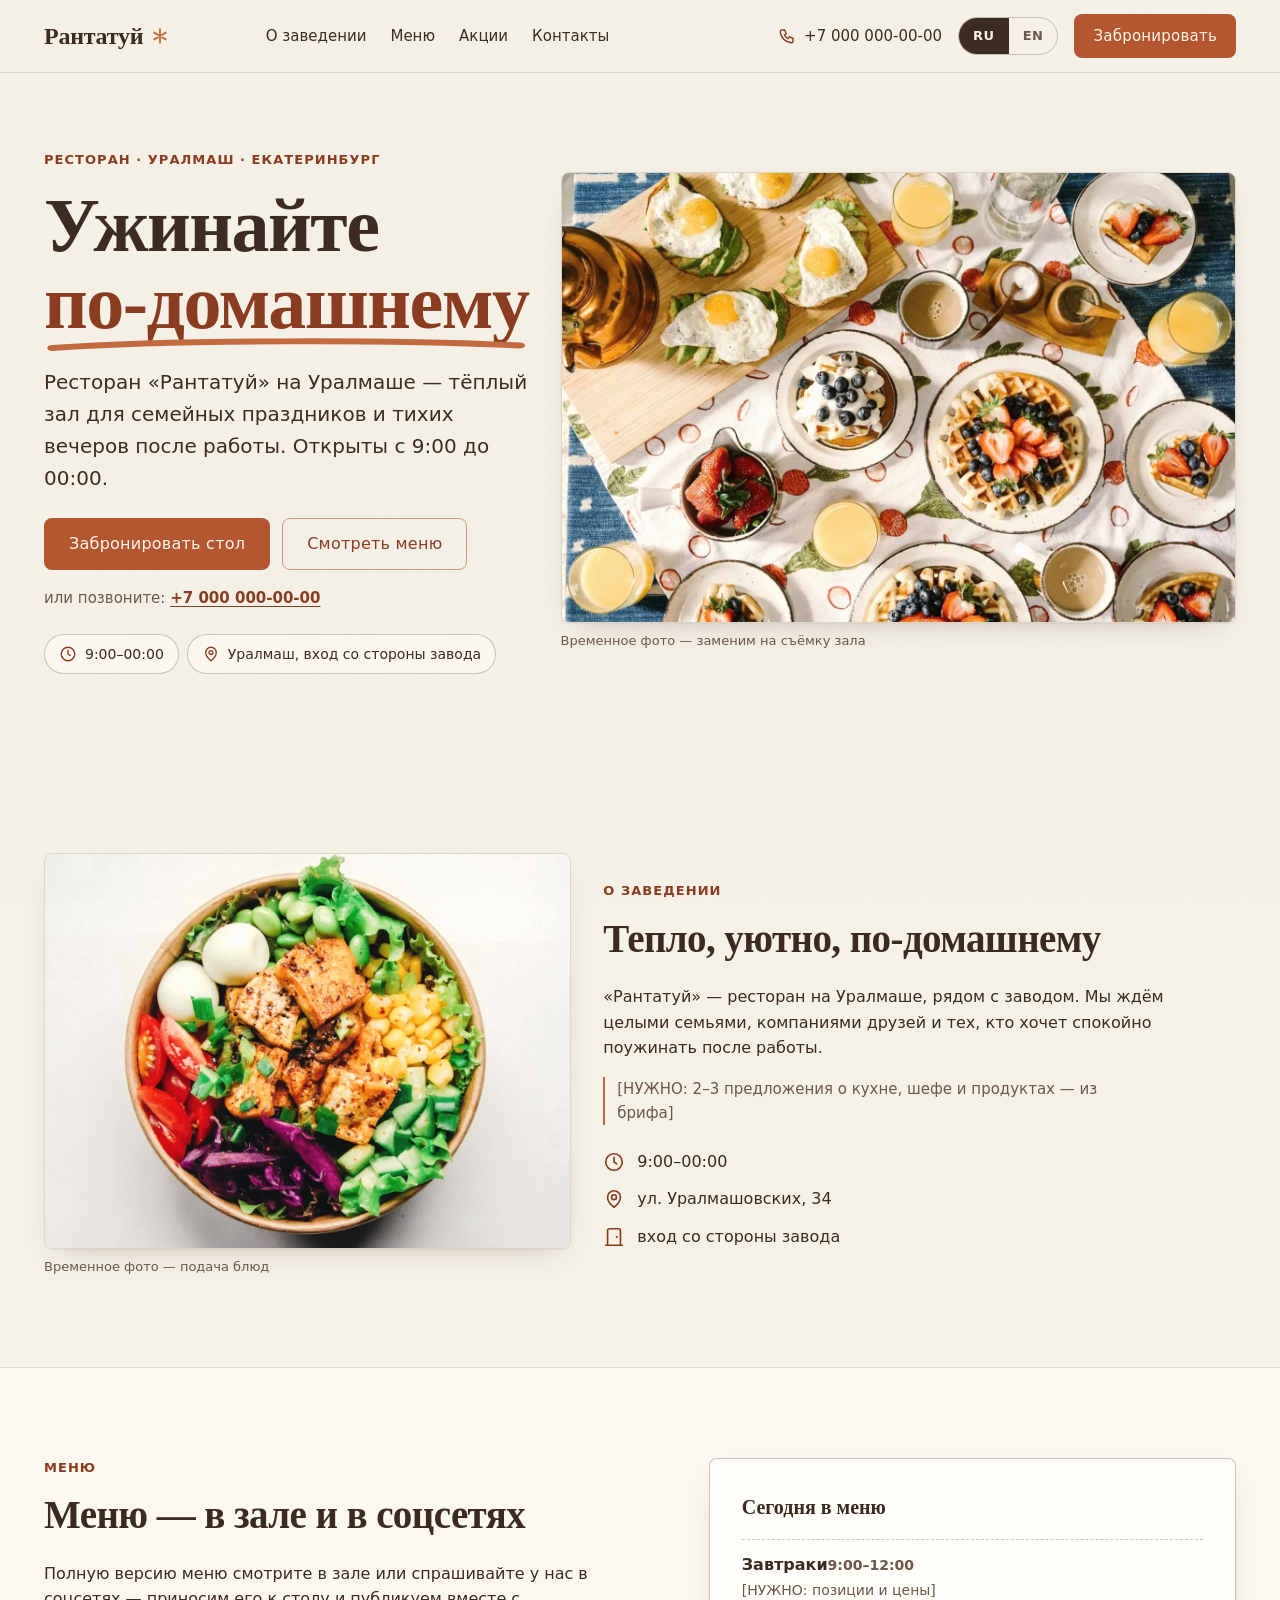
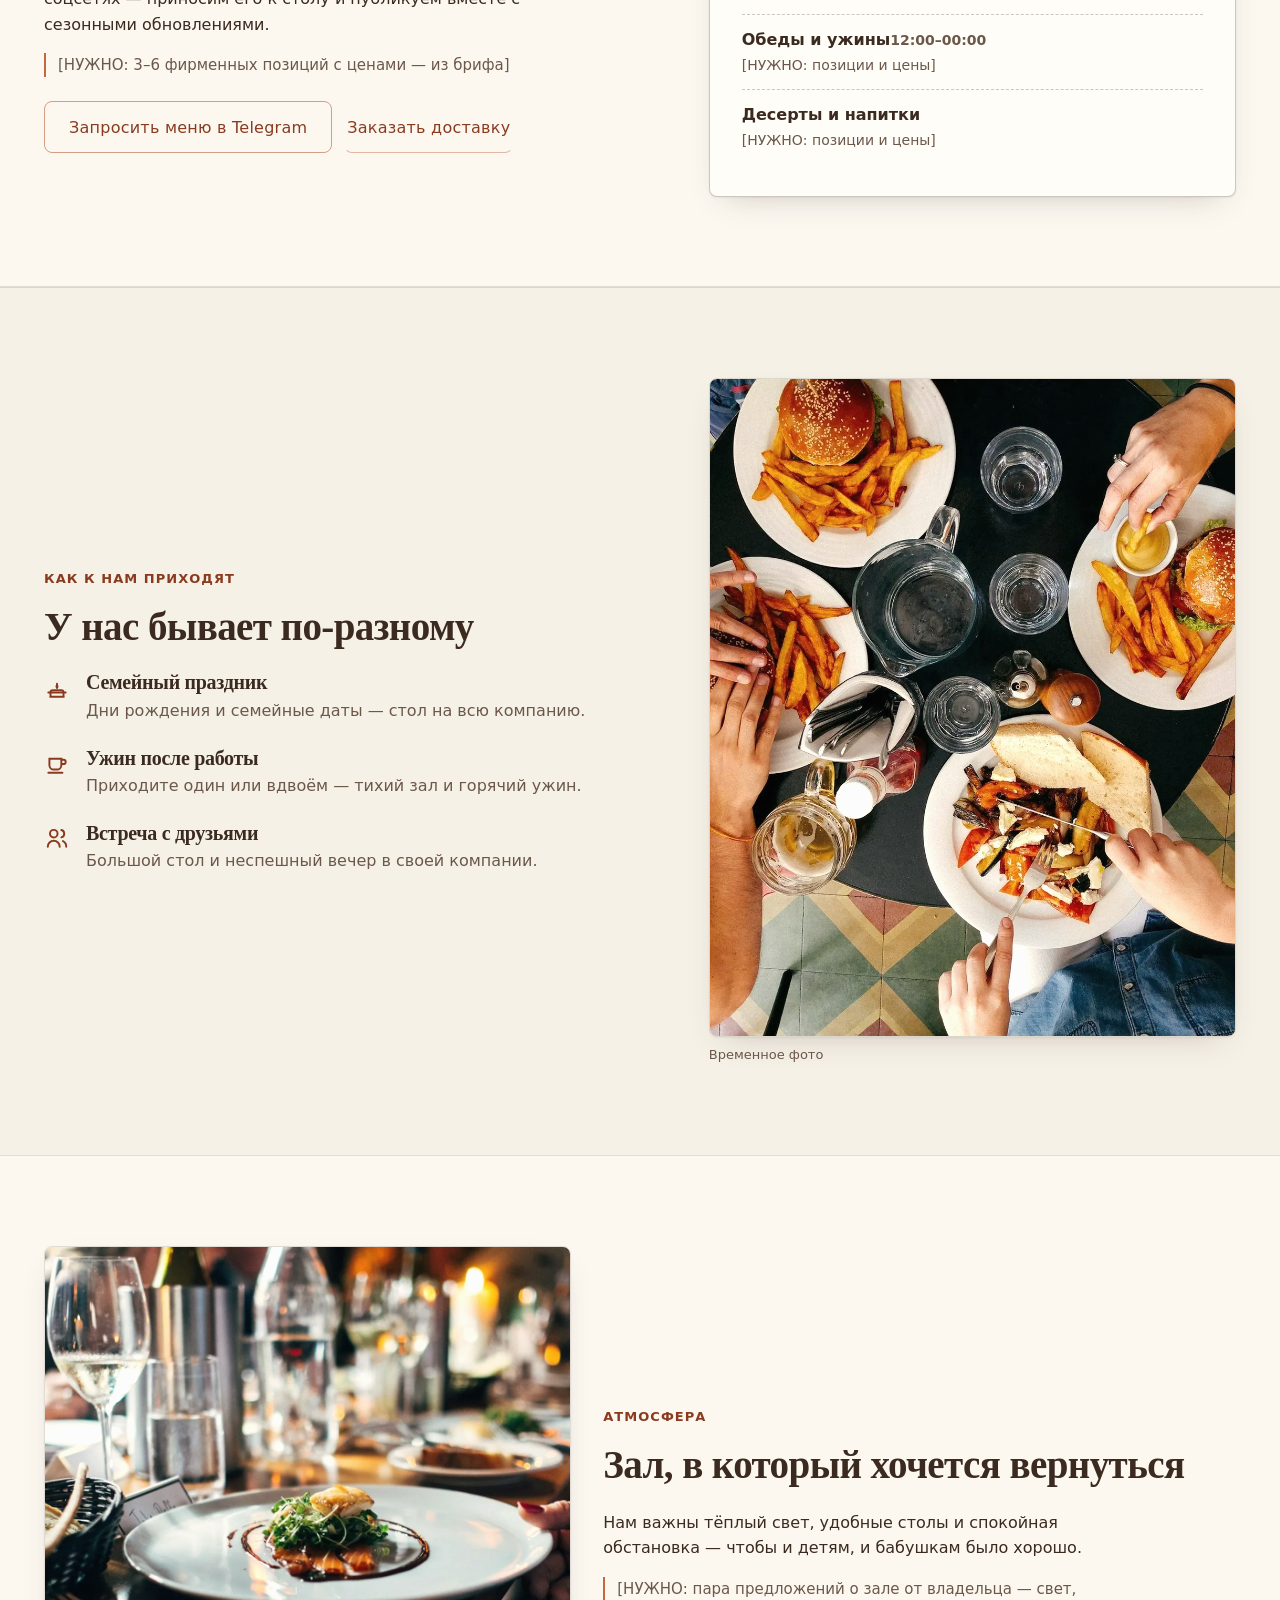
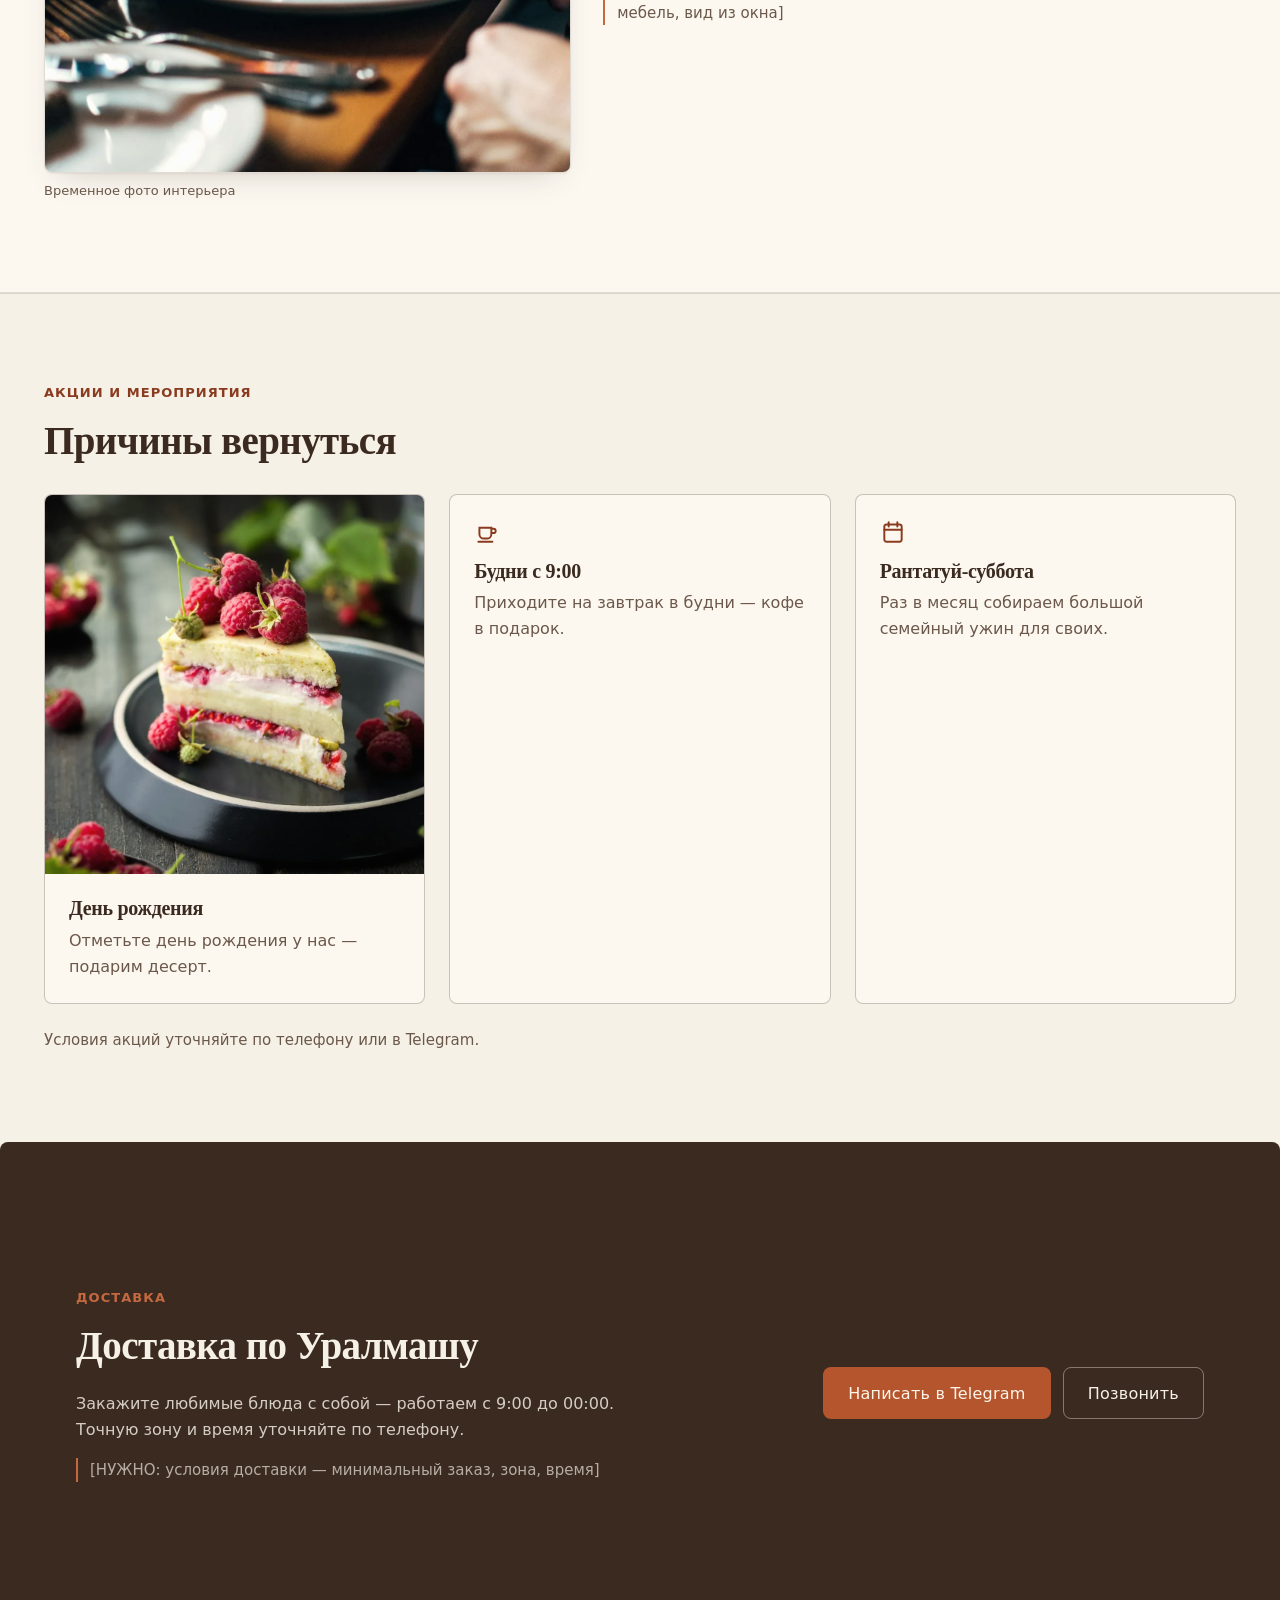
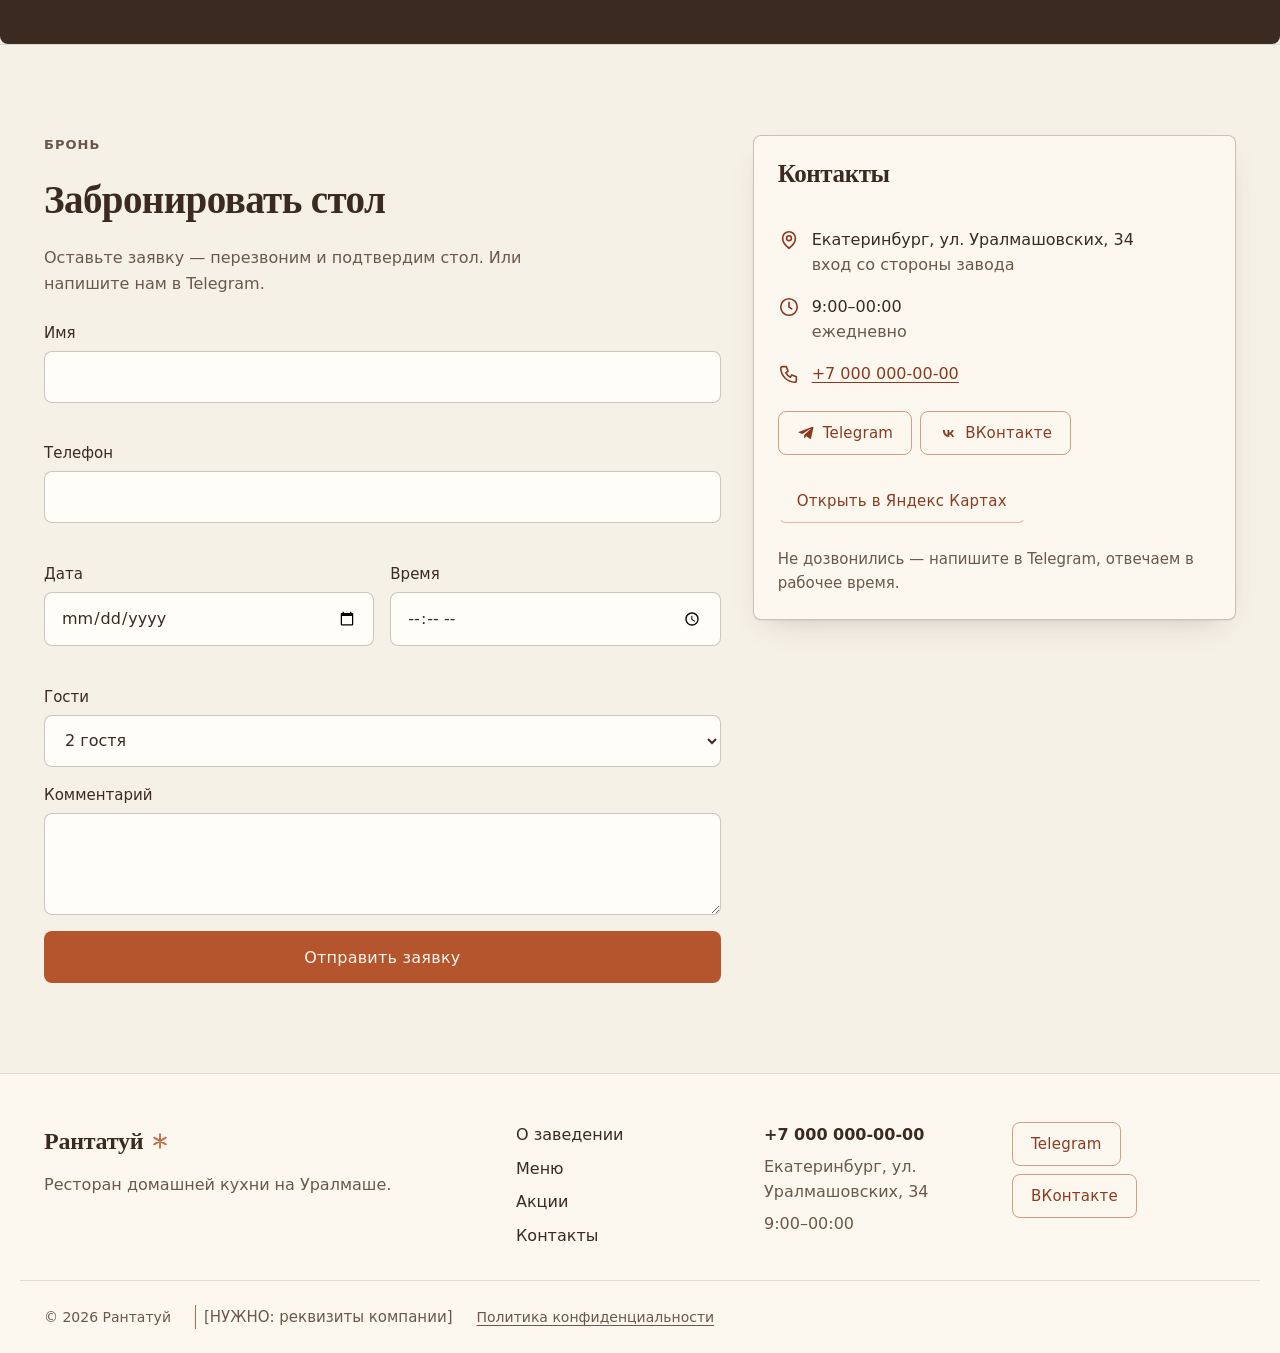
==== index.html @ 9e26fbaa "Рантатуй: сайт ресторана (RU/EN, адаптив, без зависимостей) - аршетип «тёплая тактильность»: молоко/" ====
<!DOCTYPE html>
<html lang="ru">
<head>
  <meta charset="UTF-8">
  <meta name="viewport" content="width=device-width, initial-scale=1">
  <title>Рантатуй — ресторан на Уралмаше, Екатеринбург</title>
  <meta name="description" content="Ресторан «Рантатуй» на Уралмаше: домашняя кухня, тёплый зал, семейные праздники и ужины после работы. Открыты с 9:00 до 00:00. Бронь и доставка.">
  <meta property="og:type" content="website">
  <meta property="og:locale" content="ru_RU">
  <meta property="og:title" content="Рантатуй — ресторан на Уралмаше">
  <meta property="og:description" content="Домашняя кухня, тёплый зал, семейные праздники. Екатеринбург, Уралмаш, ул. Уралмашовских, 34. С 9:00 до 00:00.">
  <meta property="og:image" content="assets/img/hero.jpg">
  <link rel="icon" href="data:image/svg+xml,%3Csvg xmlns='http://www.w3.org/2000/svg' viewBox='0 0 24 24'%3E%3Cpath d='M12 3v18M4.2 7.5l15.6 9M19.8 7.5l-15.6 9' stroke='%23B4552E' stroke-width='2.4' stroke-linecap='round'/%3E%3C/svg%3E">
  <link rel="preload" as="image" type="image/webp" href="assets/img/hero.webp" fetchpriority="high">
  <link rel="stylesheet" href="assets/fonts/fonts.css">
  <link rel="stylesheet" href="css/styles.css">
</head>
<body>
  <a class="skip" href="#main" data-i18n="skip">Перейти к содержимому</a>
  <div class="grain" aria-hidden="true"></div>

  <header class="header" id="top">
    <div class="container header__in">
      <a class="logo" href="#top" aria-label="Рантатуй — на главную">
        <span class="logo__word">Рантатуй</span>
        <svg class="logo__mark" viewBox="0 0 24 24" aria-hidden="true"><path d="M12 3v18M4.2 7.5l15.6 9M19.8 7.5l-15.6 9" fill="none" stroke="currentColor" stroke-width="2.4" stroke-linecap="round"/></svg>
      </a>

      <nav class="nav" aria-label="Основная навигация">
        <a href="#about" data-i18n="nav.about">О заведении</a>
        <a href="#menu" data-i18n="nav.menu">Меню</a>
        <a href="#promos" data-i18n="nav.promos">Акции</a>
        <a href="#contacts" data-i18n="nav.contacts">Контакты</a>
      </nav>

      <div class="header__right">
        <a class="phone" href="tel:+70000000000">
          <svg viewBox="0 0 24 24" aria-hidden="true"><path d="M5 4h4l2 5-2.5 1.5a11 11 0 0 0 5 5L15 13l5 2v4a2 2 0 0 1-2 2A16 16 0 0 1 3 6a2 2 0 0 1 2-2z" fill="none" stroke="currentColor" stroke-width="1.8" stroke-linejoin="round"/></svg>
          <span>+7 000 000-00-00</span>
        </a>
        <div class="lang" role="group" aria-label="Язык / Language">
          <button type="button" class="lang__btn is-active" data-lang="ru">RU</button>
          <button type="button" class="lang__btn" data-lang="en">EN</button>
        </div>
        <a class="btn btn--primary btn--sm header__cta" href="#booking" data-i18n="cta.book">Забронировать</a>
        <input type="checkbox" id="mnav" class="mnav-input">
        <label for="mnav" class="burger" aria-label="Открыть меню"><span></span><span></span><span></span></label>
      </div>
    </div>
    <nav class="mnav" aria-label="Мобильная навигация">
      <a href="#about" data-i18n="nav.about">О заведении</a>
      <a href="#menu" data-i18n="nav.menu">Меню</a>
      <a href="#promos" data-i18n="nav.promos">Акции</a>
      <a href="#contacts" data-i18n="nav.contacts">Контакты</a>
      <a class="mnav__phone" href="tel:+70000000000">+7 000 000-00-00</a>
    </nav>
  </header>

  <main id="main">
    <!-- ============ HERO ============ -->
    <section class="hero">
      <div class="container hero__grid">
        <div class="hero__text">
          <p class="overline" data-i18n="hero.overline">Ресторан · Уралмаш · Екатеринбург</p>
          <h1 class="hero__title">
            <span data-i18n="hero.title">Ужинайте</span>
            <span class="u-scribble"><span data-i18n="hero.title2">по-домашнему</span>
              <svg class="scribble" viewBox="0 0 220 14" aria-hidden="true" preserveAspectRatio="none"><path d="M4 10C60 3 160 3 216 8" fill="none" stroke="currentColor" stroke-width="5" stroke-linecap="round"/></svg>
            </span>
          </h1>
          <p class="hero__lead" data-i18n="hero.lead">Ресторан «Рантатуй» на Уралмаше — тёплый зал для семейных праздников и тихих вечеров после работы. Открыты с 9:00 до 00:00.</p>
          <div class="hero__actions">
            <a class="btn btn--primary" href="#booking" data-i18n="hero.cta_book">Забронировать стол</a>
            <a class="btn btn--outline" href="#menu" data-i18n="hero.cta_menu">Смотреть меню</a>
          </div>
          <p class="hero__micro"><span data-i18n="hero.micro">или позвоните:</span> <a href="tel:+70000000000">+7 000 000-00-00</a></p>
          <ul class="chips">
            <li class="chip">
              <svg viewBox="0 0 24 24" aria-hidden="true"><circle cx="12" cy="12" r="9" fill="none" stroke="currentColor" stroke-width="1.8"/><path d="M12 7v5l3 2" fill="none" stroke="currentColor" stroke-width="1.8" stroke-linecap="round"/></svg>
              <span data-i18n="hero.chip_hours">9:00–00:00</span>
            </li>
            <li class="chip">
              <svg viewBox="0 0 24 24" aria-hidden="true"><path d="M12 21s-7-5.5-7-11a7 7 0 1 1 14 0c0 5.5-7 11-7 11z" fill="none" stroke="currentColor" stroke-width="1.8"/><circle cx="12" cy="10" r="2.6" fill="none" stroke="currentColor" stroke-width="1.8"/></svg>
              <span data-i18n="hero.chip_addr">Уралмаш, вход со стороны завода</span>
            </li>
          </ul>
        </div>
        <figure class="hero__media photo">
          <picture>
            <source srcset="assets/img/hero.webp" type="image/webp">
            <img src="assets/img/hero.jpg" width="1440" height="960" fetchpriority="high" decoding="async"
                 alt="В ресторане «Рантатуй» столы накрыты к ужину" data-i18n-alt="hero.alt">
          </picture>
          <figcaption class="caption" data-i18n="hero.caption">Временное фото — заменим на съёмку зала</figcaption>
        </figure>
      </div>
    </section>

    <!-- ============ О ЗАВЕДЕНИИ ============ -->
    <section class="section about" id="about">
      <div class="container about__grid">
        <figure class="about__media photo">
          <picture>
            <source srcset="assets/img/about.webp" type="image/webp">
            <img src="assets/img/about.jpg" width="1200" height="900" loading="lazy" decoding="async"
                 alt="Блюдо домашней кухни крупным планом" data-i18n-alt="about.alt">
          </picture>
          <figcaption class="caption" data-i18n="about.caption">Временное фото — подача блюд</figcaption>
        </figure>
        <div class="about__text">
          <p class="overline" data-i18n="about.overline">О заведении</p>
          <h2 class="h2" data-i18n="about.title">Тепло, уютно, по-домашнему</h2>
          <p data-i18n="about.p1">«Рантатуй» — ресторан на Уралмаше, рядом с заводом. Мы ждём целыми семьями, компаниями друзей и тех, кто хочет спокойно поужинать после работы.</p>
          <p class="need" data-i18n="about.need">[НУЖНО: 2–3 предложения о кухне, шефе и продуктах — из брифа]</p>
          <ul class="facts">
            <li>
              <svg viewBox="0 0 24 24" aria-hidden="true"><circle cx="12" cy="12" r="9" fill="none" stroke="currentColor" stroke-width="1.8"/><path d="M12 7v5l3 2" fill="none" stroke="currentColor" stroke-width="1.8" stroke-linecap="round"/></svg>
              <span data-i18n="about.fact1">9:00–00:00</span>
            </li>
            <li>
              <svg viewBox="0 0 24 24" aria-hidden="true"><path d="M12 21s-7-5.5-7-11a7 7 0 1 1 14 0c0 5.5-7 11-7 11z" fill="none" stroke="currentColor" stroke-width="1.8"/><circle cx="12" cy="10" r="2.6" fill="none" stroke="currentColor" stroke-width="1.8"/></svg>
              <span data-i18n="about.fact2">ул. Уралмашовских, 34</span>
            </li>
            <li>
              <svg viewBox="0 0 24 24" aria-hidden="true"><path d="M5 21V5a2 2 0 0 1 2-2h10a2 2 0 0 1 2 2v16" fill="none" stroke="currentColor" stroke-width="1.8"/><path d="M3 21h18" stroke="currentColor" stroke-width="1.8" stroke-linecap="round"/><circle cx="15" cy="12" r="1.2" fill="currentColor"/></svg>
              <span data-i18n="about.fact3">вход со стороны завода</span>
            </li>
          </ul>
        </div>
      </div>
    </section>

    <!-- ============ МЕНЮ ============ -->
    <section class="section menu" id="menu">
      <div class="container menu__grid">
        <div class="menu__text">
          <p class="overline" data-i18n="menu.overline">Меню</p>
          <h2 class="h2" data-i18n="menu.title">Меню — в зале и в соцсетях</h2>
          <p data-i18n="menu.p">Полную версию меню смотрите в зале или спрашивайте у нас в соцсетях — приносим его к столу и публикуем вместе с сезонными обновлениями.</p>
          <p class="need" data-i18n="menu.need">[НУЖНО: 3–6 фирменных позиций с ценами — из брифа]</p>
          <div class="hero__actions">
            <a class="btn btn--outline" href="https://t.me/telegram" target="_blank" rel="noopener" data-i18n="menu.cta_tg">Запросить меню в Telegram</a>
            <a class="btn btn--ghost" href="#delivery" data-i18n="menu.cta_delivery">Заказать доставку</a>
          </div>
        </div>
        <div class="board">
          <p class="board__title" data-i18n="menu.board_title">Сегодня в меню</p>
          <div class="board__row">
            <p class="board__cat"><span data-i18n="menu.row1c">Завтраки</span><span class="board__time" data-i18n="menu.row1t">9:00–12:00</span></p>
            <p class="board__dots" aria-hidden="true"></p>
            <p class="board__need" data-i18n="menu.row1n">[НУЖНО: позиции и цены]</p>
          </div>
          <div class="board__row">
            <p class="board__cat"><span data-i18n="menu.row2c">Обеды и ужины</span><span class="board__time" data-i18n="menu.row2t">12:00–00:00</span></p>
            <p class="board__dots" aria-hidden="true"></p>
            <p class="board__need" data-i18n="menu.row2n">[НУЖНО: позиции и цены]</p>
          </div>
          <div class="board__row">
            <p class="board__cat"><span data-i18n="menu.row3c">Десерты и напитки</span><span class="board__time"></span></p>
            <p class="board__dots" aria-hidden="true"></p>
            <p class="board__need" data-i18n="menu.row3n">[НУЖНО: позиции и цены]</p>
          </div>
        </div>
      </div>
    </section>

    <!-- ============ СЦЕНАРИИ ============ -->
    <section class="section scen" id="scenarios">
      <div class="container scen__grid">
        <div class="scen__text">
          <p class="overline" data-i18n="scen.overline">Как к нам приходят</p>
          <h2 class="h2" data-i18n="scen.title">У нас бывает по-разному</h2>
          <ul class="scen__list">
            <li>
              <svg viewBox="0 0 24 24" aria-hidden="true"><path d="M5 21h14M6 21v-4a2 2 0 0 1 2-2h8a2 2 0 0 1 2 2v4" fill="none" stroke="currentColor" stroke-width="1.8"/><path d="M12 13V9" stroke="currentColor" stroke-width="1.8" stroke-linecap="round"/><path d="M12 9c.9 1.1 1.4 1.8 1.4 2.6a1.4 1.4 0 1 1-2.8 0c0-.8.5-1.5 1.4-2.6z" fill="currentColor"/><path d="M4 17h16" stroke="currentColor" stroke-width="1.8" stroke-linecap="round"/></svg>
              <div>
                <h3 data-i18n="scen.i1t">Семейный праздник</h3>
                <p data-i18n="scen.i1d">Дни рождения и семейные даты — стол на всю компанию.</p>
              </div>
            </li>
            <li>
              <svg viewBox="0 0 24 24" aria-hidden="true"><path d="M5 8h11v6a4 4 0 0 1-4 4H9a4 4 0 0 1-4-4V8z" fill="none" stroke="currentColor" stroke-width="1.8"/><path d="M16 9h2a2 2 0 0 1 0 4h-2" fill="none" stroke="currentColor" stroke-width="1.8"/><path d="M4 21h13" stroke="currentColor" stroke-width="1.8" stroke-linecap="round"/></svg>
              <div>
                <h3 data-i18n="scen.i2t">Ужин после работы</h3>
                <p data-i18n="scen.i2d">Приходите один или вдвоём — тихий зал и горячий ужин.</p>
              </div>
            </li>
            <li>
              <svg viewBox="0 0 24 24" aria-hidden="true"><circle cx="9" cy="8" r="3.5" fill="none" stroke="currentColor" stroke-width="1.8"/><path d="M3.5 20a5.5 5.5 0 0 1 11 0" fill="none" stroke="currentColor" stroke-width="1.8" stroke-linecap="round"/><path d="M16 4.6a3.5 3.5 0 0 1 0 6.8" fill="none" stroke="currentColor" stroke-width="1.8" stroke-linecap="round"/><path d="M17.5 14.8a5.5 5.5 0 0 1 3 5.2" fill="none" stroke="currentColor" stroke-width="1.8" stroke-linecap="round"/></svg>
              <div>
                <h3 data-i18n="scen.i3t">Встреча с друзьями</h3>
                <p data-i18n="scen.i3d">Большой стол и неспешный вечер в своей компании.</p>
              </div>
            </li>
          </ul>
        </div>
        <figure class="scen__media photo">
          <picture>
            <source srcset="assets/img/scenarios.webp" type="image/webp">
            <img src="assets/img/scenarios.jpg" width="1000" height="1250" loading="lazy" decoding="async"
                 alt="Накрытый стол с блюдами в ресторане" data-i18n-alt="scen.alt">
          </picture>
          <figcaption class="caption" data-i18n="scen.caption">Временное фото</figcaption>
        </figure>
      </div>
    </section>

    <!-- ============ АТМОСФЕРА ============ -->
    <section class="section atm" id="atmosphere">
      <div class="container atm__grid">
        <figure class="atm__media photo">
          <picture>
            <source srcset="assets/img/atmosphere.webp" type="image/webp">
            <img src="assets/img/atmosphere.jpg" width="1200" height="1200" loading="lazy" decoding="async"
                 alt="Вечерняя сервировка стола в тёплом свете" data-i18n-alt="atm.alt">
          </picture>
          <figcaption class="caption" data-i18n="atm.caption">Временное фото интерьера</figcaption>
        </figure>
        <div class="atm__text">
          <p class="overline" data-i18n="atm.overline">Атмосфера</p>
          <h2 class="h2" data-i18n="atm.title">Зал, в который хочется вернуться</h2>
          <p data-i18n="atm.p">Нам важны тёплый свет, удобные столы и спокойная обстановка — чтобы и детям, и бабушкам было хорошо.</p>
          <p class="need" data-i18n="atm.need">[НУЖНО: пара предложений о зале от владельца — свет, мебель, вид из окна]</p>
        </div>
      </div>
    </section>

    <!-- ============ АКЦИИ ============ -->
    <section class="section promos" id="promos">
      <div class="container">
        <p class="overline" data-i18n="promos.overline">Акции и мероприятия</p>
        <h2 class="h2" data-i18n="promos.title">Причины вернуться</h2>
        <div class="promos__grid">
          <article class="pcard">
            <figure class="pcard__media photo">
              <picture>
                <source srcset="assets/img/dessert.webp" type="image/webp">
                <img src="assets/img/dessert.jpg" width="1000" height="1000" loading="lazy" decoding="async"
                     alt="Домашний десерт с ягодами" data-i18n-alt="promos.alt1">
              </picture>
            </figure>
            <div class="pcard__body">
              <h3 data-i18n="promos.i1t">День рождения</h3>
              <p data-i18n="promos.i1d">Отметьте день рождения у нас — подарим десерт.</p>
            </div>
          </article>
          <article class="pcard">
            <div class="pcard__body">
              <span class="pcard__icon">
                <svg viewBox="0 0 24 24" aria-hidden="true"><path d="M5 8h11v6a4 4 0 0 1-4 4H9a4 4 0 0 1-4-4V8z" fill="none" stroke="currentColor" stroke-width="1.8"/><path d="M16 9h2a2 2 0 0 1 0 4h-2" fill="none" stroke="currentColor" stroke-width="1.8"/><path d="M4 21h13" stroke="currentColor" stroke-width="1.8" stroke-linecap="round"/></svg>
              </span>
              <h3 data-i18n="promos.i2t">Будни с 9:00</h3>
              <p data-i18n="promos.i2d">Приходите на завтрак в будни — кофе в подарок.</p>
            </div>
          </article>
          <article class="pcard">
            <div class="pcard__body">
              <span class="pcard__icon">
                <svg viewBox="0 0 24 24" aria-hidden="true"><rect x="4" y="5" width="16" height="16" rx="2" fill="none" stroke="currentColor" stroke-width="1.8"/><path d="M8 3v4M16 3v4M4 10h16" stroke="currentColor" stroke-width="1.8" stroke-linecap="round"/></svg>
              </span>
              <h3 data-i18n="promos.i3t">Рантатуй-суббота</h3>
              <p data-i18n="promos.i3d">Раз в месяц собираем большой семейный ужин для своих.</p>
            </div>
          </article>
        </div>
        <p class="promos__note" data-i18n="promos.note">Условия акций уточняйте по телефону или в Telegram.</p>
      </div>
    </section>

    <!-- ============ ДОСТАВКА ============ -->
    <section class="section delivery" id="delivery">
      <div class="container delivery__in">
        <div>
          <p class="overline" data-i18n="del.overline">Доставка</p>
          <h2 class="h2" data-i18n="del.title">Доставка по Уралмашу</h2>
          <p data-i18n="del.p">Закажите любимые блюда с собой — работаем с 9:00 до 00:00. Точную зону и время уточняйте по телефону.</p>
          <p class="need" data-i18n="del.need">[НУЖНО: условия доставки — минимальный заказ, зона, время]</p>
        </div>
        <div class="delivery__actions">
          <a class="btn btn--primary" href="https://t.me/telegram" target="_blank" rel="noopener" data-i18n="del.cta_tg">Написать в Telegram</a>
          <a class="btn btn--outline" href="tel:+70000000000" data-i18n="del.cta_call">Позвонить</a>
        </div>
      </div>
    </section>

    <!-- ============ БРОНЬ / КОНТАКТЫ ============ -->
    <section class="section booking" id="booking">
      <div class="container booking__grid">
        <div class="booking__formcol">
          <p class="overline" data-i18n="book.overline">Бронь</p>
          <h2 class="h2" data-i18n="book.title">Забронировать стол</h2>
          <p data-i18n="book.p">Оставьте заявку — перезвоним и подтвердим стол. Или напишите нам в Telegram.</p>

          <form class="form" id="bookform" novalidate>
            <div class="field">
              <label for="f-name" data-i18n="form.name">Имя</label>
              <input type="text" id="f-name" name="name" autocomplete="name" required>
              <p class="field__err" id="err-name" aria-live="polite"></p>
            </div>
            <div class="field">
              <label for="f-phone" data-i18n="form.phone">Телефон</label>
              <input type="tel" id="f-phone" name="phone" autocomplete="tel" inputmode="tel" required>
              <p class="field__err" id="err-phone" aria-live="polite"></p>
            </div>
            <div class="field-row">
              <div class="field">
                <label for="f-date" data-i18n="form.date">Дата</label>
                <input type="date" id="f-date" name="date" required>
                <p class="field__err" id="err-date" aria-live="polite"></p>
              </div>
              <div class="field">
                <label for="f-time" data-i18n="form.time">Время</label>
                <input type="time" id="f-time" name="time" min="09:00" max="23:59" required>
                <p class="field__err" id="err-time" aria-live="polite"></p>
              </div>
            </div>
            <div class="field">
              <label for="f-guests" data-i18n="form.guests">Гости</label>
              <select id="f-guests" name="guests">
                <option value="1" data-i18n="form.g1">1 гость</option>
                <option value="2" selected data-i18n="form.g2">2 гостя</option>
                <option value="3-4" data-i18n="form.g3">3–4 гостя</option>
                <option value="5+" data-i18n="form.g4">5 и больше</option>
              </select>
            </div>
            <div class="field">
              <label for="f-comment" data-i18n="form.comment">Комментарий <span class="opt" data-i18n="form.opt">необязательно</span></label>
              <textarea id="f-comment" name="comment" rows="3"></textarea>
            </div>
            <button type="submit" class="btn btn--primary btn--block" data-i18n="form.submit">Отправить заявку</button>
            <p class="form__ok" id="formok" aria-live="polite" hidden></p>
          </form>
        </div>

        <aside class="contacts" id="contacts" aria-label="Контакты">
          <div class="contacts__card">
            <h2 class="h3" data-i18n="contacts.title">Контакты</h2>
            <ul class="contacts__list">
              <li>
                <svg viewBox="0 0 24 24" aria-hidden="true"><path d="M12 21s-7-5.5-7-11a7 7 0 1 1 14 0c0 5.5-7 11-7 11z" fill="none" stroke="currentColor" stroke-width="1.8"/><circle cx="12" cy="10" r="2.6" fill="none" stroke="currentColor" stroke-width="1.8"/></svg>
                <div>
                  <p data-i18n="contacts.addr">Екатеринбург, ул. Уралмашовских, 34</p>
                  <p class="muted" data-i18n="contacts.addr_note">вход со стороны завода</p>
                </div>
              </li>
              <li>
                <svg viewBox="0 0 24 24" aria-hidden="true"><circle cx="12" cy="12" r="9" fill="none" stroke="currentColor" stroke-width="1.8"/><path d="M12 7v5l3 2" fill="none" stroke="currentColor" stroke-width="1.8" stroke-linecap="round"/></svg>
                <div>
                  <p data-i18n="contacts.hours">9:00–00:00</p>
                  <p class="muted" data-i18n="contacts.hours_note">ежедневно</p>
                </div>
              </li>
              <li>
                <svg viewBox="0 0 24 24" aria-hidden="true"><path d="M5 4h4l2 5-2.5 1.5a11 11 0 0 0 5 5L15 13l5 2v4a2 2 0 0 1-2 2A16 16 0 0 1 3 6a2 2 0 0 1 2-2z" fill="none" stroke="currentColor" stroke-width="1.8" stroke-linejoin="round"/></svg>
                <div>
                  <p><a href="tel:+70000000000">+7 000 000-00-00</a></p>
                </div>
              </li>
            </ul>
            <div class="contacts__social">
              <a class="btn btn--outline btn--sm" href="https://t.me/telegram" target="_blank" rel="noopener">
                <svg viewBox="0 0 24 24" aria-hidden="true"><path d="M21.9 4.6 18.8 19c-.2 1-.8 1.2-1.7.8l-4.6-3.4-2.2 2.1c-.3.3-.5.5-.9.5l.3-4.6L18 6.9c.4-.3-.1-.5-.6-.2L7.2 13.2 2.7 11.8c-1-.3-1-1 .2-1.4l17.6-6.8c.8-.3 1.5.2 1.4 1z" fill="currentColor"/></svg>
                <span data-i18n="contacts.tg">Telegram</span>
              </a>
              <a class="btn btn--outline btn--sm" href="https://vk.com/vk" target="_blank" rel="noopener">
                <svg viewBox="0 0 24 24" aria-hidden="true"><path d="M13.4 17.2c-5.1 0-8.2-3.5-8.3-9.2h2.6c.1 4.3 2 6.1 3.6 6.4V8h2.4v3.7c1.5-.2 2.9-2 3.4-3.7h2.4c-.4 2.2-2 4-3.1 4.7 1.2.6 3 2.3 3.6 4.5h-2.6c-.5-1.7-1.9-3-3.7-3.1v3.1h-2.3z" fill="currentColor"/></svg>
                <span data-i18n="contacts.vk">ВКонтакте</span>
              </a>
            </div>
            <a class="btn btn--ghost btn--sm contacts__map" href="https://yandex.ru/maps/?text=%D0%95%D0%BA%D0%B0%D1%82%D0%B5%D1%80%D0%B8%D0%BD%D0%B1%D1%83%D1%80%D0%B3%2C%20%D1%83%D0%BB%D0%B8%D1%86%D0%B0%20%D0%A3%D1%80%D0%B0%D0%BB%D0%BC%D0%B0%D1%88%D0%BE%D0%B2%D1%81%D0%BA%D0%B8%D1%85%2C%2034" target="_blank" rel="noopener" data-i18n="contacts.map">Открыть в Яндекс Картах</a>
            <p class="contacts__note" data-i18n="contacts.note">Не дозвонились — напишите в Telegram, отвечаем в рабочее время.</p>
          </div>
        </aside>
      </div>
    </section>
  </main>

  <!-- ============ FOOTER ============ -->
  <footer class="footer">
    <div class="container footer__grid">
      <div class="footer__brand">
        <a class="logo" href="#top"><span class="logo__word">Рантатуй</span>
          <svg class="logo__mark" viewBox="0 0 24 24" aria-hidden="true"><path d="M12 3v18M4.2 7.5l15.6 9M19.8 7.5l-15.6 9" fill="none" stroke="currentColor" stroke-width="2.4" stroke-linecap="round"/></svg>
        </a>
        <p class="muted" data-i18n="footer.tagline">Ресторан домашней кухни на Уралмаше.</p>
      </div>
      <nav class="footer__nav" aria-label="Навигация в подвале">
        <a href="#about" data-i18n="nav.about">О заведении</a>
        <a href="#menu" data-i18n="nav.menu">Меню</a>
        <a href="#promos" data-i18n="nav.promos">Акции</a>
        <a href="#booking" data-i18n="nav.contacts">Контакты</a>
      </nav>
      <div class="footer__contacts">
        <p><a href="tel:+70000000000">+7 000 000-00-00</a></p>
        <p class="muted" data-i18n="footer.addr">Екатеринбург, ул. Уралмашовских, 34</p>
        <p class="muted" data-i18n="footer.hours">9:00–00:00</p>
      </div>
      <div class="footer__social">
        <a class="btn btn--outline btn--sm" href="https://t.me/telegram" target="_blank" rel="noopener" data-i18n="contacts.tg">Telegram</a>
        <a class="btn btn--outline btn--sm" href="https://vk.com/vk" target="_blank" rel="noopener" data-i18n="contacts.vk">ВКонтакте</a>
      </div>
    </div>
    <div class="container footer__bottom">
      <p class="muted">© 2026 Рантатуй</p>
      <p class="need" data-i18n="footer.need">[НУЖНО: реквизиты компании]</p>
      <a class="muted" href="#" data-i18n="footer.policy">Политика конфиденциальности</a>
    </div>
  </footer>

  <!-- ============ STICKY MOBILE BAR ============ -->
  <div class="stickybar" id="stickybar" hidden>
    <a class="btn btn--primary" href="#booking" data-i18n="sticky.book">Забронировать</a>
    <a class="btn btn--outline" href="tel:+70000000000" data-i18n="sticky.call">Позвонить</a>
    <button type="button" class="stickybar__close" id="stickyclose" aria-label="Скрыть панель"></button>
  </div>

  <script src="js/main.js" defer></script>
</body>
</html>
---- assets/fonts/fonts.css ----
@font-face{font-family:'Onest';font-style:normal;font-weight:100 900;font-display:swap;src:url('../assets/fonts/Onest-400-cyrillic.woff2') format('woff2');unicode-range:U+0301, U+0400-045F, U+0490-0491, U+04B0-04B1, U+2116;}
@font-face{font-family:'Onest';font-style:normal;font-weight:100 900;font-display:swap;src:url('../assets/fonts/Onest-400-latin.woff2') format('woff2');unicode-range:U+0000-00FF, U+0131, U+0152-0153, U+02BB-02BC, U+02C6, U+02DA, U+02DC, U+0304, U+0308, U+0329, U+2000-206F, U+20AC, U+2122, U+2191, U+2193, U+2212, U+2215, U+FEFF, U+FFFD;}
@font-face{font-family:'PT Serif';font-style:italic;font-weight:700;font-display:swap;src:url('../assets/fonts/PTSerif-700-italic-cyrillic.woff2') format('woff2');unicode-range:U+0301, U+0400-045F, U+0490-0491, U+04B0-04B1, U+2116;}
@font-face{font-family:'PT Serif';font-style:italic;font-weight:700;font-display:swap;src:url('../assets/fonts/PTSerif-700-italic-latin.woff2') format('woff2');unicode-range:U+0000-00FF, U+0131, U+0152-0153, U+02BB-02BC, U+02C6, U+02DA, U+02DC, U+0304, U+0308, U+0329, U+2000-206F, U+20AC, U+2122, U+2191, U+2193, U+2212, U+2215, U+FEFF, U+FFFD;}
@font-face{font-family:'PT Serif';font-style:normal;font-weight:700;font-display:swap;src:url('../assets/fonts/PTSerif-700-cyrillic.woff2') format('woff2');unicode-range:U+0301, U+0400-045F, U+0490-0491, U+04B0-04B1, U+2116;}
@font-face{font-family:'PT Serif';font-style:normal;font-weight:700;font-display:swap;src:url('../assets/fonts/PTSerif-700-latin.woff2') format('woff2');unicode-range:U+0000-00FF, U+0131, U+0152-0153, U+02BB-02BC, U+02C6, U+02DA, U+02DC, U+0304, U+0308, U+0329, U+2000-206F, U+20AC, U+2122, U+2191, U+2193, U+2212, U+2215, U+FEFF, U+FFFD;}
---- css/styles.css ----
/* ============================================================
   Рантатуй — ресторан на Уралмаше
   Токены дизайн-системы (§6 брифа)
   ============================================================ */
:root{
  /* Цвет */
  --bg:#F6F1E7;
  --surface:#FCF8F0;
  --surface-2:#FFFDF8;
  --ink:#3B2A20;
  --muted:#6B584A;
  --line:rgba(59,42,32,.14);
  --line-strong:rgba(59,42,32,.26);

  --accent:#B4552E;          /* primary fill */
  --accent-600:#9C4626;      /* hover / текст-акцент */
  --accent-700:#8A3B1F;      /* текст на светлом */
  --accent-contrast:#FFF6EA; /* текст на акценте */
  --accent-soft:#C4693F;     /* декор 10% площади */
  --accent-tint:rgba(180,85,46,.10);

  --err:#A3352B;

  /* Типографика */
  --font-display:'PT Serif',Georgia,'Times New Roman',serif;
  --font-text:'Onest',system-ui,-apple-system,'Segoe UI',sans-serif;

  --step--1:.875rem;   /* 14 */
  --step-0:1rem;       /* 16 */
  --step-1:1.25rem;    /* 20 */
  --step-2:1.5625rem;  /* 25 */
  --step-3:1.9375rem;  /* 31 */
  --step-4:2.4375rem;  /* 39 */

  /* Пространство */
  --sp-1:4px; --sp-2:8px; --sp-3:12px; --sp-4:16px; --sp-6:24px;
  --sp-8:32px; --sp-12:48px; --sp-16:64px; --sp-24:96px; --sp-32:128px;

  /* Форма */
  --radius:8px;
  --radius-pill:999px;

  /* Тень — одна система */
  --shadow:0 1px 2px rgba(59,42,32,.06), 0 12px 32px -16px rgba(59,42,32,.28);

  --container:1240px;
  --ease:cubic-bezier(.2,.6,.2,1);
}

/* ---------- База ---------- */
*,*::before,*::after{box-sizing:border-box}
html{-webkit-text-size-adjust:100%}
body{
  margin:0;
  background:var(--bg);
  color:var(--ink);
  font-family:var(--font-text);
  font-size:var(--step-0);
  line-height:1.6;
  letter-spacing:0;
  -webkit-font-smoothing:antialiased;
}
img{max-width:100%;display:block}
a{color:var(--accent-700);text-underline-offset:3px}
a:hover{color:var(--accent-600)}
h1,h2,h3{font-family:var(--font-display);font-weight:700;line-height:1.08;letter-spacing:-.015em;margin:0}
p{margin:0}
ul{margin:0;padding:0;list-style:none}
button{font:inherit;color:inherit}
:focus-visible{outline:2px solid var(--accent-600);outline-offset:2px;border-radius:2px}

.container{max-width:var(--container);margin-inline:auto;padding-inline:24px}

.skip{
  position:absolute;left:16px;top:-64px;z-index:2000;
  background:var(--ink);color:var(--bg);padding:10px 16px;border-radius:var(--radius);
  transition:top .16s var(--ease);text-decoration:none;
}
.skip:focus{top:12px}

/* Зерно — статичная фактура */
.grain{
  position:fixed;inset:0;z-index:1500;pointer-events:none;opacity:.05;
  background-image:url("data:image/svg+xml,%3Csvg xmlns='http://www.w3.org/2000/svg' width='160' height='160'%3E%3Cfilter id='n'%3E%3CfeTurbulence type='fractalNoise' baseFrequency='0.9' numOctaves='2' stitchTiles='stitch'/%3E%3CfeColorMatrix type='saturate' values='0'/%3E%3C/filter%3E%3Crect width='100%25' height='100%25' filter='url(%23n)' opacity='0.55'/%3E%3C/svg%3E");
}

/* Типографические роль-классы */
.overline{
  font-size:.8125rem;font-weight:600;letter-spacing:.08em;text-transform:uppercase;
  color:var(--accent-700);margin-bottom:var(--sp-4);
}
.h2{font-size:clamp(1.75rem,3.6vw,var(--step-4));margin-bottom:var(--sp-6)}
.h3{font-size:var(--step-2);margin-bottom:var(--sp-4)}
.muted{color:var(--muted)}
.need{
  color:var(--muted);font-size:.9375rem;
  border-left:2px solid var(--accent-soft);padding-left:var(--sp-3);
}
.caption{font-size:.8125rem;color:var(--muted);margin-top:var(--sp-2)}

/* ---------- Кнопки (§7) ---------- */
.btn{
  display:inline-flex;align-items:center;justify-content:center;gap:var(--sp-2);
  min-height:52px;padding:0 24px;border-radius:var(--radius);
  font-weight:500;font-size:1rem;letter-spacing:.015em;line-height:1.2;
  text-decoration:none;cursor:pointer;border:1px solid transparent;
  transition:background-color .16s var(--ease),color .16s var(--ease),
             border-color .16s var(--ease),transform .12s var(--ease);
}
.btn--primary{background:var(--accent);color:var(--accent-contrast)}
.btn--primary:hover{background:var(--accent-600);color:var(--accent-contrast)}
.btn--primary:active{transform:translateY(1px)}
.btn--outline{border-color:rgba(180,85,46,.55);color:var(--accent-700);background:transparent}
.btn--outline:hover{background:var(--accent-tint);border-color:var(--accent-600)}
.btn--ghost{
  min-height:auto;padding:6px 2px;color:var(--accent-700);
  border-bottom:1px solid rgba(180,85,46,.4);
}
.btn--ghost:hover{border-bottom-color:var(--accent-600)}
.btn--sm{min-height:44px;padding:0 18px;font-size:.9375rem}
.btn--block{width:100%}
.btn[disabled]{opacity:.5;cursor:not-allowed}

/* ---------- Шапка ---------- */
.header{
  position:sticky;top:0;z-index:1000;background:var(--bg);
  border-bottom:1px solid var(--line);
}
.header__in{display:flex;align-items:center;gap:var(--sp-6);min-height:72px}
.logo{display:inline-flex;align-items:baseline;gap:8px;text-decoration:none;color:var(--ink)}
.logo__word{font-family:var(--font-display);font-weight:700;font-size:1.5rem;letter-spacing:-.01em}
.logo__mark{width:18px;height:18px;color:var(--accent-soft);align-self:center}
.nav{display:flex;gap:var(--sp-6);margin-inline:auto}
.nav a{
  color:var(--ink);text-decoration:none;font-size:.9375rem;font-weight:500;
  padding:6px 0;border-bottom:1px solid transparent;
}
.nav a:hover{color:var(--accent-700);border-bottom-color:var(--accent-soft)}
.header__right{display:flex;align-items:center;gap:var(--sp-4);margin-left:auto}
.phone{
  display:inline-flex;align-items:center;gap:8px;color:var(--ink);
  text-decoration:none;font-weight:500;font-size:.9375rem;white-space:nowrap;
}
.phone svg{width:18px;height:18px;color:var(--accent-700)}
.phone:hover{color:var(--accent-700)}
.lang{display:inline-flex;border:1px solid var(--line-strong);border-radius:var(--radius-pill);overflow:hidden}
.lang__btn{
  border:0;background:transparent;padding:8px 14px;font-size:.8125rem;font-weight:600;
  letter-spacing:.04em;cursor:pointer;color:var(--muted);min-height:36px;
}
.lang__btn.is-active{background:var(--ink);color:var(--bg)}
.header__cta{white-space:nowrap}

.mnav-input{position:absolute;opacity:0;pointer-events:none}
.burger{
  display:none;width:44px;height:44px;border:1px solid var(--line-strong);border-radius:var(--radius);
  cursor:pointer;position:relative;flex:none;
}
.burger span{
  position:absolute;left:11px;right:11px;height:2px;background:var(--ink);border-radius:2px;
  transition:transform .18s var(--ease),opacity .18s var(--ease);
}
.burger span:nth-child(1){top:14px}
.burger span:nth-child(2){top:21px}
.burger span:nth-child(3){top:28px}
.mnav-input:focus-visible + .burger{outline:2px solid var(--accent-600);outline-offset:2px}
.mnav{
  display:none;flex-direction:column;gap:var(--sp-2);
  padding:var(--sp-4) 24px var(--sp-6);border-top:1px solid var(--line);background:var(--bg);
}
.mnav a{
  color:var(--ink);text-decoration:none;font-size:1.0625rem;font-weight:500;
  padding:10px 0;border-bottom:1px solid var(--line);
}
.mnav a:last-child{border-bottom:0}
.mnav__phone{color:var(--accent-700)!important;font-weight:600!important}
.mnav-input:checked ~ .mnav{display:flex}
.mnav-input:checked ~ .burger span:nth-child(1){transform:translateY(7px) rotate(45deg)}
.mnav-input:checked ~ .burger span:nth-child(2){opacity:0}
.mnav-input:checked ~ .burger span:nth-child(3){transform:translateY(-7px) rotate(-45deg)}

/* ---------- Секции ---------- */
.section{padding-block:clamp(44px,7vw,96px)}
.section + .section{border-top:1px solid var(--line)}
section[id],footer[id]{scroll-margin-top:88px}

/* Фото */
.photo{margin:0}
.photo img{
  width:100%;height:auto;object-fit:cover;border-radius:var(--radius);
  border:1px solid var(--line);box-shadow:var(--shadow);
  /* единая тёплая цветокоррекция */
  filter:sepia(.14) saturate(1.05) brightness(1.03) contrast(.98);
}

/* ---------- Hero ---------- */
.hero{padding-block:clamp(40px,6vw,80px) clamp(48px,7vw,96px)}
.hero__grid{display:grid;gap:var(--sp-8);align-items:center}
.hero__title{
  font-size:clamp(2.5rem,6vw,4.75rem);
  line-height:1.02;letter-spacing:-.02em;margin:0 0 var(--sp-6);
}
.u-scribble{position:relative;display:inline-block;color:var(--accent-700);white-space:nowrap}
.scribble{
  position:absolute;left:0;right:0;bottom:-.14em;width:100%;height:.22em;
  color:var(--accent-soft);pointer-events:none;
}
.hero__lead{font-size:var(--step-1);max-width:34em;color:var(--ink);margin-bottom:var(--sp-6)}
.hero__actions{display:flex;flex-wrap:wrap;gap:var(--sp-3);margin-bottom:var(--sp-4)}
.hero__micro{font-size:.9375rem;color:var(--muted)}
.hero__micro a{font-weight:600}
.chips{display:flex;flex-wrap:wrap;gap:var(--sp-2);margin-top:var(--sp-6)}
.chip{
  display:inline-flex;align-items:center;gap:8px;
  border:1px solid var(--line-strong);border-radius:var(--radius-pill);
  padding:8px 14px;font-size:.875rem;color:var(--ink);background:var(--surface);
}
.chip svg{width:18px;height:18px;color:var(--accent-700);flex:none}
.hero__media img{aspect-ratio:3/2}

/* ---------- О заведении ---------- */
.about__grid{display:grid;gap:var(--sp-8);align-items:center}
.about__text p{max-width:36em;margin-bottom:var(--sp-4)}
.about__text .need{margin-bottom:var(--sp-6)}
.facts{display:grid;gap:var(--sp-3)}
.facts li{display:flex;align-items:center;gap:var(--sp-3);font-weight:500}
.facts svg{width:22px;height:22px;color:var(--accent-700);flex:none}
.about__media img{aspect-ratio:4/3}

/* ---------- Меню ---------- */
.menu{background:var(--surface);border-block:1px solid var(--line)}
.menu__grid{display:grid;gap:var(--sp-8);align-items:start}
.menu__text p{max-width:34em;margin-bottom:var(--sp-4)}
.menu__text .need{margin-bottom:var(--sp-6)}
.board{
  background:var(--surface-2);border:1px solid var(--line-strong);border-radius:var(--radius);
  padding:var(--sp-6);box-shadow:var(--shadow);
}
.board__title{
  font-family:var(--font-display);font-weight:700;font-size:var(--step-1);
  margin-bottom:var(--sp-4);color:var(--ink);
}
.board__row{
  display:grid;grid-template-columns:1fr auto;gap:2px var(--sp-3);
  padding-block:var(--sp-3);border-top:1px dashed var(--line-strong);
}
.board__cat{font-weight:600}
.board__time{color:var(--muted);font-size:.875rem;white-space:nowrap}
.board__dots{display:none}
.board__need{grid-column:1/-1;color:var(--muted);font-size:.875rem}

/* ---------- Сценарии ---------- */
.scen__grid{display:grid;gap:var(--sp-8);align-items:center}
.scen__list{display:grid;gap:var(--sp-6);margin-top:var(--sp-6)}
.scen__list li{display:flex;gap:var(--sp-4);align-items:flex-start}
.scen__list svg{width:26px;height:26px;color:var(--accent-700);flex:none;margin-top:2px}
.scen__list h3{font-size:var(--step-1);margin-bottom:4px}
.scen__list p{color:var(--muted);max-width:32em}
.scen__media img{aspect-ratio:4/5}

/* ---------- Атмосфера ---------- */
.atm{background:var(--surface);border-block:1px solid var(--line)}
.atm__grid{display:grid;gap:var(--sp-8);align-items:center}
.atm__text p{max-width:34em;margin-bottom:var(--sp-4)}
.atm__media img{aspect-ratio:1/1}

/* ---------- Акции ---------- */
.promos__grid{display:grid;gap:var(--sp-6);margin-top:var(--sp-8);grid-template-columns:1fr}
.pcard{
  background:var(--surface);border:1px solid var(--line-strong);border-radius:var(--radius);
  overflow:hidden;display:flex;flex-direction:column;
}
.pcard__media img{aspect-ratio:1/1;border:0;border-radius:0;box-shadow:none}
.pcard__body{padding:var(--sp-6);display:flex;flex-direction:column;gap:var(--sp-2)}
.pcard__body h3{font-size:var(--step-1)}
.pcard__body p{color:var(--muted)}
.pcard__icon svg{width:26px;height:26px;color:var(--accent-700)}
.promos__note{margin-top:var(--sp-6);color:var(--muted);font-size:.9375rem}

/* ---------- Доставка ---------- */
.delivery{background:var(--ink);color:var(--bg);border-radius:var(--radius)}
.delivery__in{
  display:grid;gap:var(--sp-8);align-items:center;
  padding:clamp(28px,5vw,56px);
}
.delivery .overline{color:var(--accent-soft)}
.delivery h2{color:var(--bg)}
.delivery p{color:rgba(246,241,231,.82);max-width:36em;margin-bottom:var(--sp-4)}
.delivery .need{color:rgba(246,241,231,.66);border-left-color:var(--accent-soft)}
.delivery__actions{display:flex;flex-wrap:wrap;gap:var(--sp-3)}
.delivery .btn--outline{border-color:rgba(246,241,231,.4);color:var(--bg)}
.delivery .btn--outline:hover{background:rgba(246,241,231,.12);border-color:var(--bg)}

/* ---------- Бронь / контакты ---------- */
.booking__grid{display:grid;gap:var(--sp-8);align-items:start}
.booking__formcol > p{max-width:34em;color:var(--muted);margin-bottom:var(--sp-6)}
.form{display:grid;gap:var(--sp-4)}
.field{display:grid;gap:6px}
.field-row{display:grid;gap:var(--sp-4);grid-template-columns:1fr}
.field label{font-size:.9375rem;font-weight:500}
.opt{color:var(--muted);font-weight:400;font-size:.875rem}
.field input,.field select,.field textarea{
  width:100%;min-height:52px;padding:12px 16px;
  border:1px solid var(--line-strong);border-radius:var(--radius);
  background:var(--surface-2);color:var(--ink);font:inherit;
  transition:border-color .16s var(--ease),box-shadow .16s var(--ease);
}
.field textarea{min-height:96px;resize:vertical}
.field input:focus,.field select:focus,.field textarea:focus{
  outline:none;border-color:var(--accent-600);box-shadow:0 0 0 3px var(--accent-tint);
}
.field input[aria-invalid="true"],.field select[aria-invalid="true"]{border-color:var(--err)}
.field__err{color:var(--err);font-size:.875rem;min-height:1.2em;margin:0}
.form__ok{
  margin:var(--sp-2) 0 0;padding:var(--sp-4);border-radius:var(--radius);
  background:var(--accent-tint);color:var(--accent-700);font-weight:500;
}

.contacts__card{
  background:var(--surface);border:1px solid var(--line-strong);border-radius:var(--radius);
  padding:var(--sp-6);box-shadow:var(--shadow);display:grid;gap:var(--sp-6);
}
.contacts__list{display:grid;gap:var(--sp-4)}
.contacts__list li{display:flex;gap:var(--sp-3);align-items:flex-start}
.contacts__list svg{width:22px;height:22px;color:var(--accent-700);flex:none;margin-top:2px}
.contacts__social{display:flex;flex-wrap:wrap;gap:var(--sp-2)}
.contacts__social svg{width:18px;height:18px}
.contacts__map{justify-self:start}
.contacts__note{color:var(--muted);font-size:.9375rem}

/* ---------- Подвал ---------- */
.footer{border-top:1px solid var(--line);padding-top:var(--sp-12);background:var(--surface)}
.footer__grid{display:grid;gap:var(--sp-8);grid-template-columns:1fr}
.footer__brand p{margin-top:var(--sp-3);max-width:24em}
.footer__nav{display:grid;gap:var(--sp-2);align-content:start}
.footer__nav a{color:var(--ink);text-decoration:none;font-weight:500}
.footer__nav a:hover{color:var(--accent-700)}
.footer__contacts{display:grid;gap:6px;align-content:start}
.footer__contacts a{color:var(--ink);font-weight:600;text-decoration:none}
.footer__contacts a:hover{color:var(--accent-700)}
.footer__social{display:flex;flex-wrap:wrap;gap:var(--sp-2);align-content:start}
.footer__bottom{
  display:flex;flex-wrap:wrap;gap:var(--sp-2) var(--sp-6);align-items:center;
  padding-block:var(--sp-6);margin-top:var(--sp-8);border-top:1px solid var(--line);
  font-size:.875rem;
}
.footer__bottom .need{border-left-width:1px;padding-left:var(--sp-2)}
.footer__bottom a{color:var(--muted)}

/* ---------- Sticky bar (мобильный) ---------- */
.stickybar{
  position:fixed;left:12px;right:12px;bottom:12px;z-index:1200;
  display:flex;gap:var(--sp-2);align-items:center;
  background:var(--surface-2);border:1px solid var(--line-strong);border-radius:var(--radius);
  box-shadow:var(--shadow);padding:8px;
}
.stickybar .btn{flex:1;min-height:48px}
.stickybar__close{
  width:44px;height:44px;flex:none;border:0;background:transparent;cursor:pointer;
  position:relative;border-radius:var(--radius);
}
.stickybar__close::before,.stickybar__close::after{
  content:"";position:absolute;left:12px;right:12px;top:21px;height:2px;background:var(--muted);
}
.stickybar__close::before{transform:rotate(45deg)}
.stickybar__close::after{transform:rotate(-45deg)}
body.has-sticky{padding-bottom:84px}

/* ============================================================
   Адаптив: mobile-first, брейкпоинты 480 / 768 / 1024 / 1280
   ============================================================ */
@media (min-width:480px){
  .field-row{grid-template-columns:1fr 1fr}
}
@media (min-width:768px){
  .promos__grid{grid-template-columns:repeat(3,1fr)}
  .footer__grid{grid-template-columns:2fr 1fr 1fr 1fr;gap:var(--sp-6)}
  .board{padding:var(--sp-8)}
}
@media (min-width:1024px){
  .hero__grid{grid-template-columns:5fr 7fr}
  .about__grid{grid-template-columns:5fr 6fr}
  .scen__grid{grid-template-columns:6fr 5fr}
  .atm__grid{grid-template-columns:5fr 6fr}
  .menu__grid{grid-template-columns:6fr 5fr}
  .booking__grid{grid-template-columns:7fr 5fr}
  .delivery__in{grid-template-columns:1fr auto}
}
@media (min-width:1024px){
  .stickybar{display:none}
}

/* Мобильная навигация — десктоп прячет burger */
@media (max-width:1023.98px){
  .burger{display:block}
  .header__cta{display:none}
}
@media (max-width:767.98px){
  .nav{display:none}
  .header__in{gap:var(--sp-4)}
  .phone span{display:none}
  .lang__btn{padding:8px 10px}
}
@media (max-width:479.98px){
  .hero__actions .btn{flex:1 1 100%}
  .u-scribble{white-space:normal}
}

/* Уважение к prefers-reduced-motion */
@media (prefers-reduced-motion: reduce){
  *,*::before,*::after{transition-duration:.01ms!important;animation-duration:.01ms!important}
  html{scroll-behavior:auto}
}
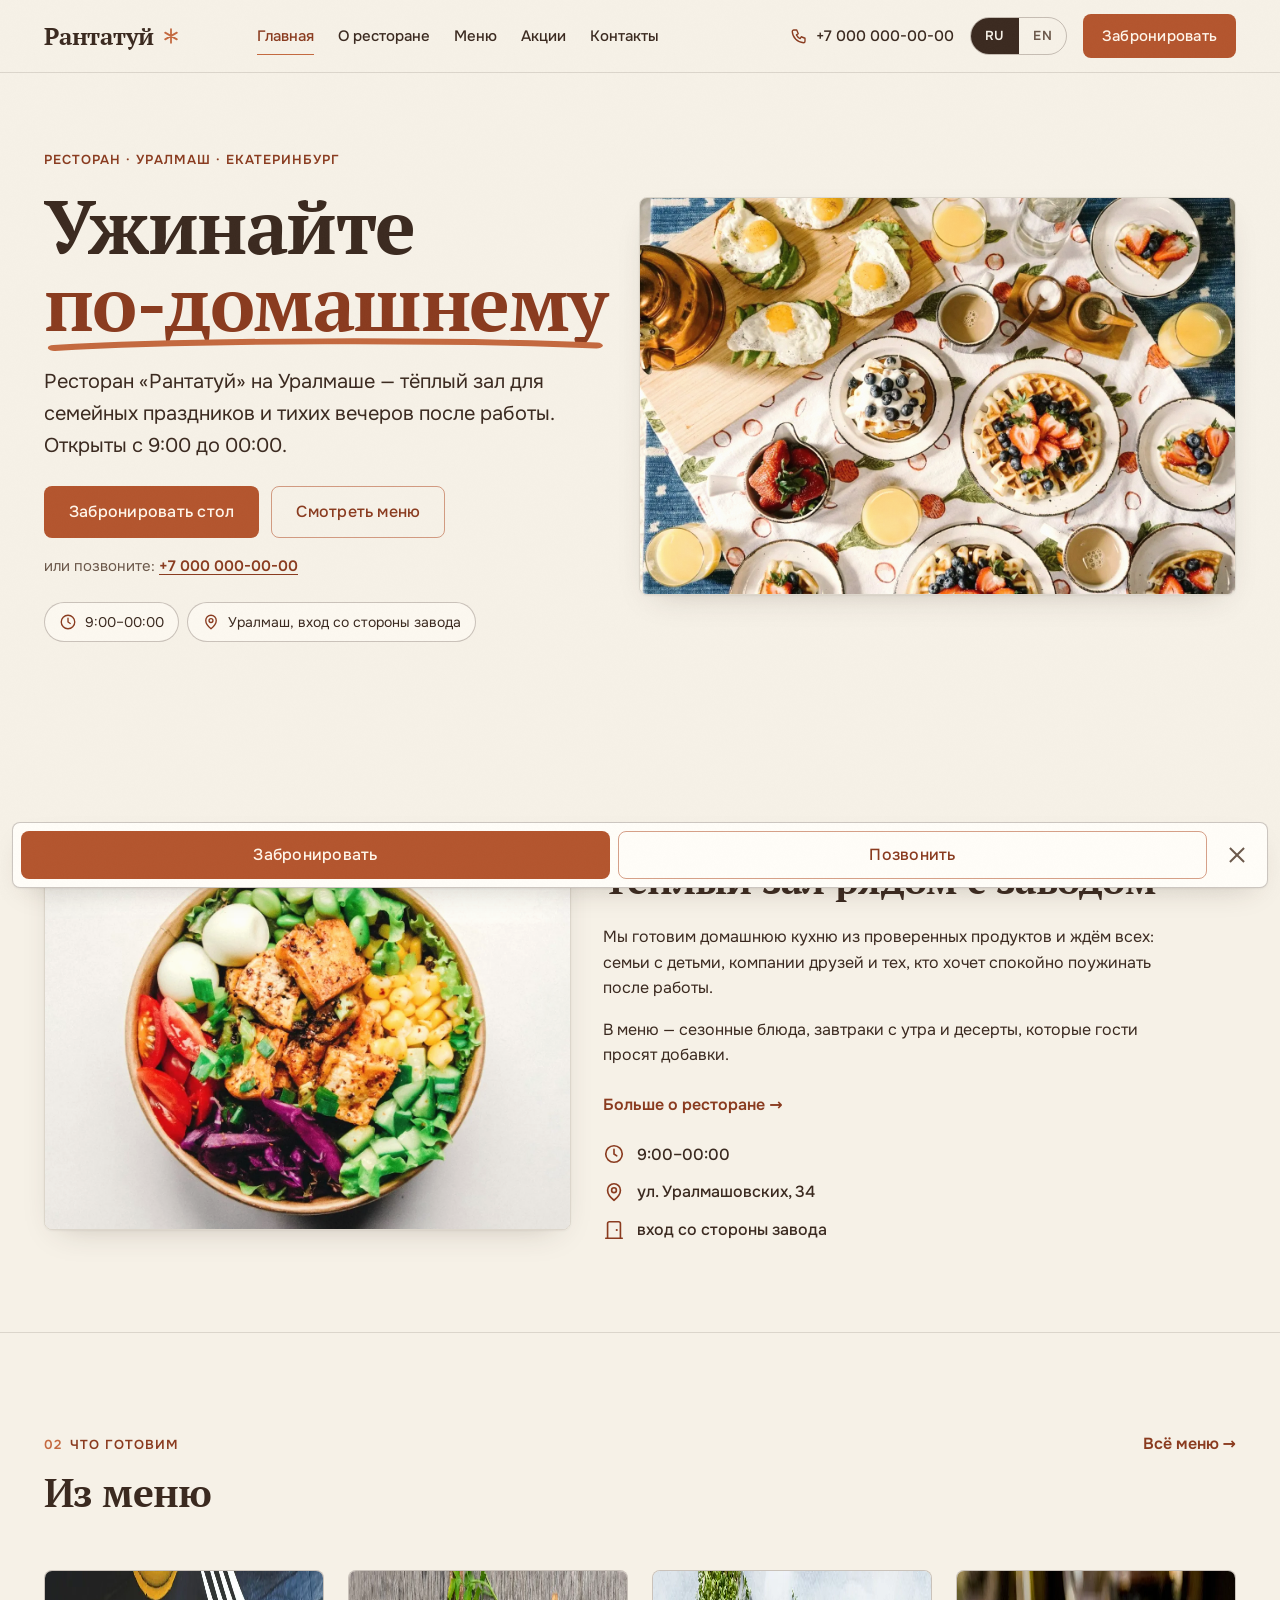
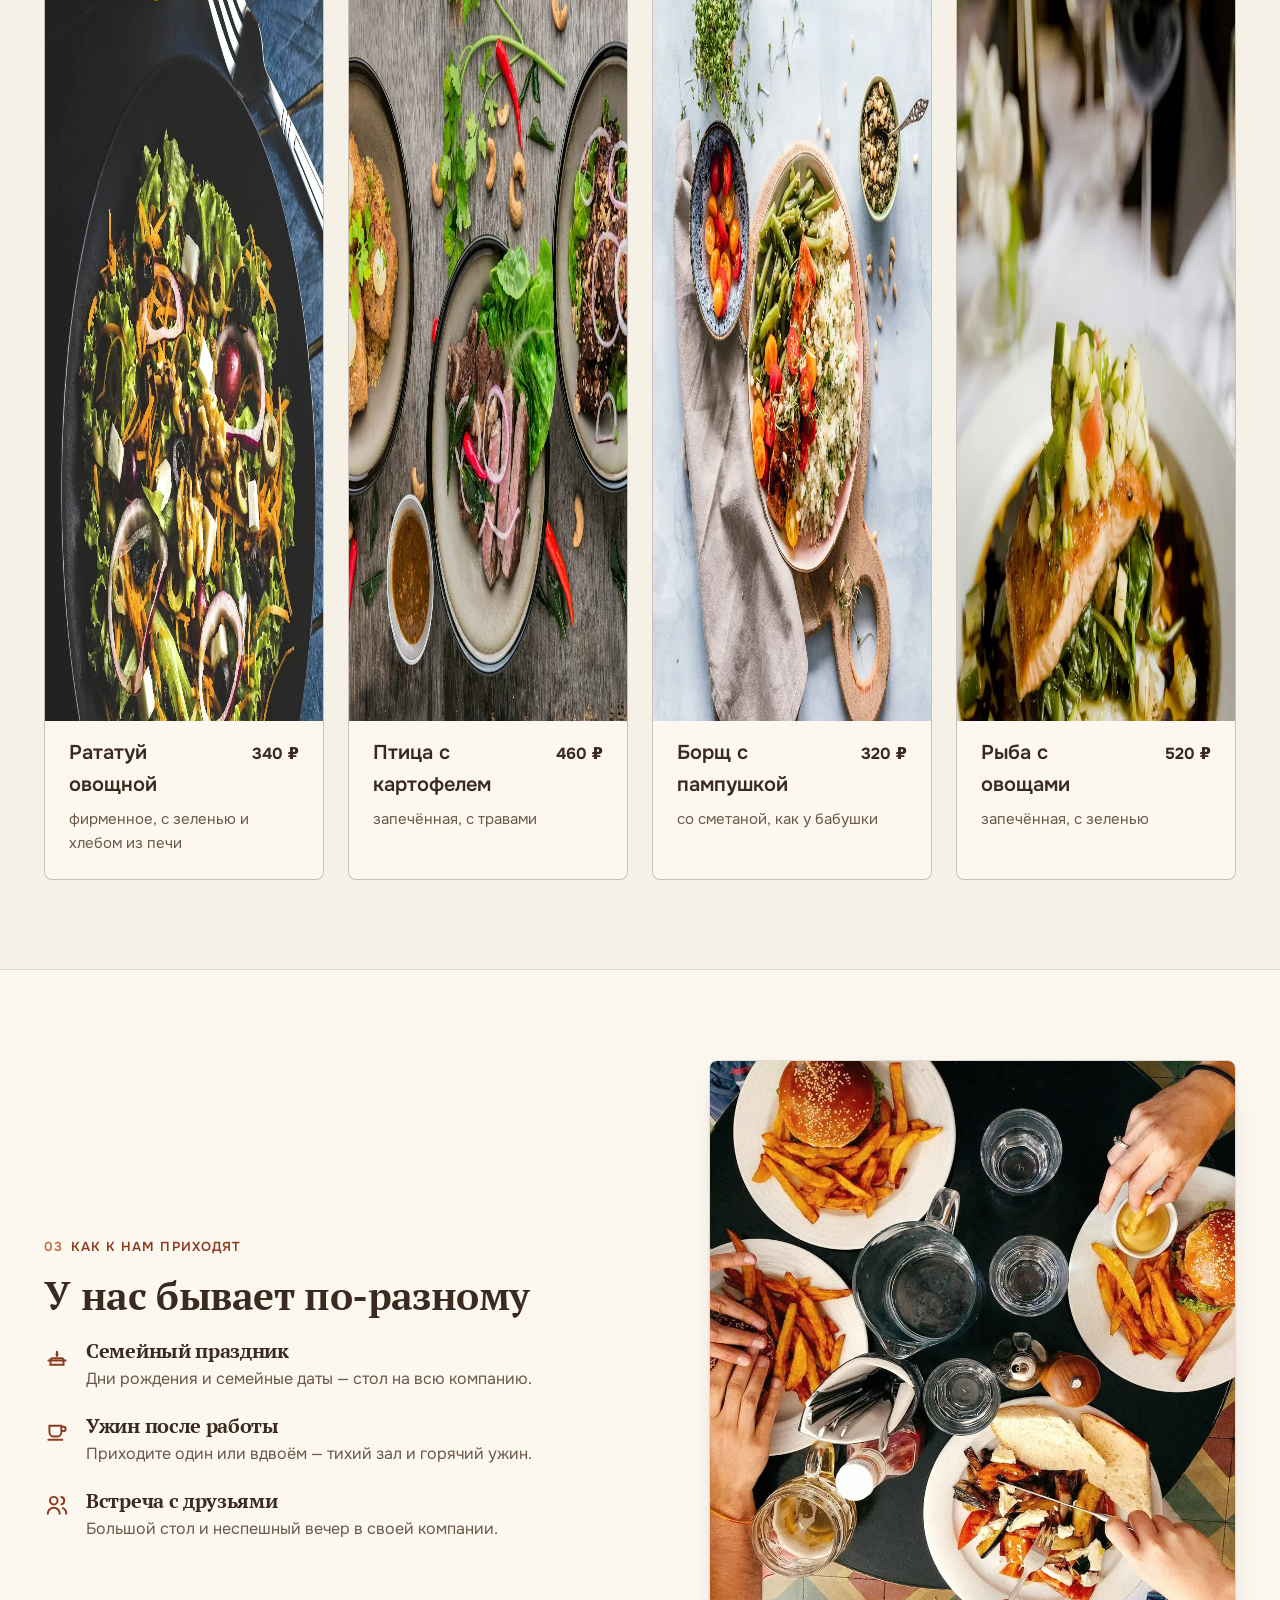
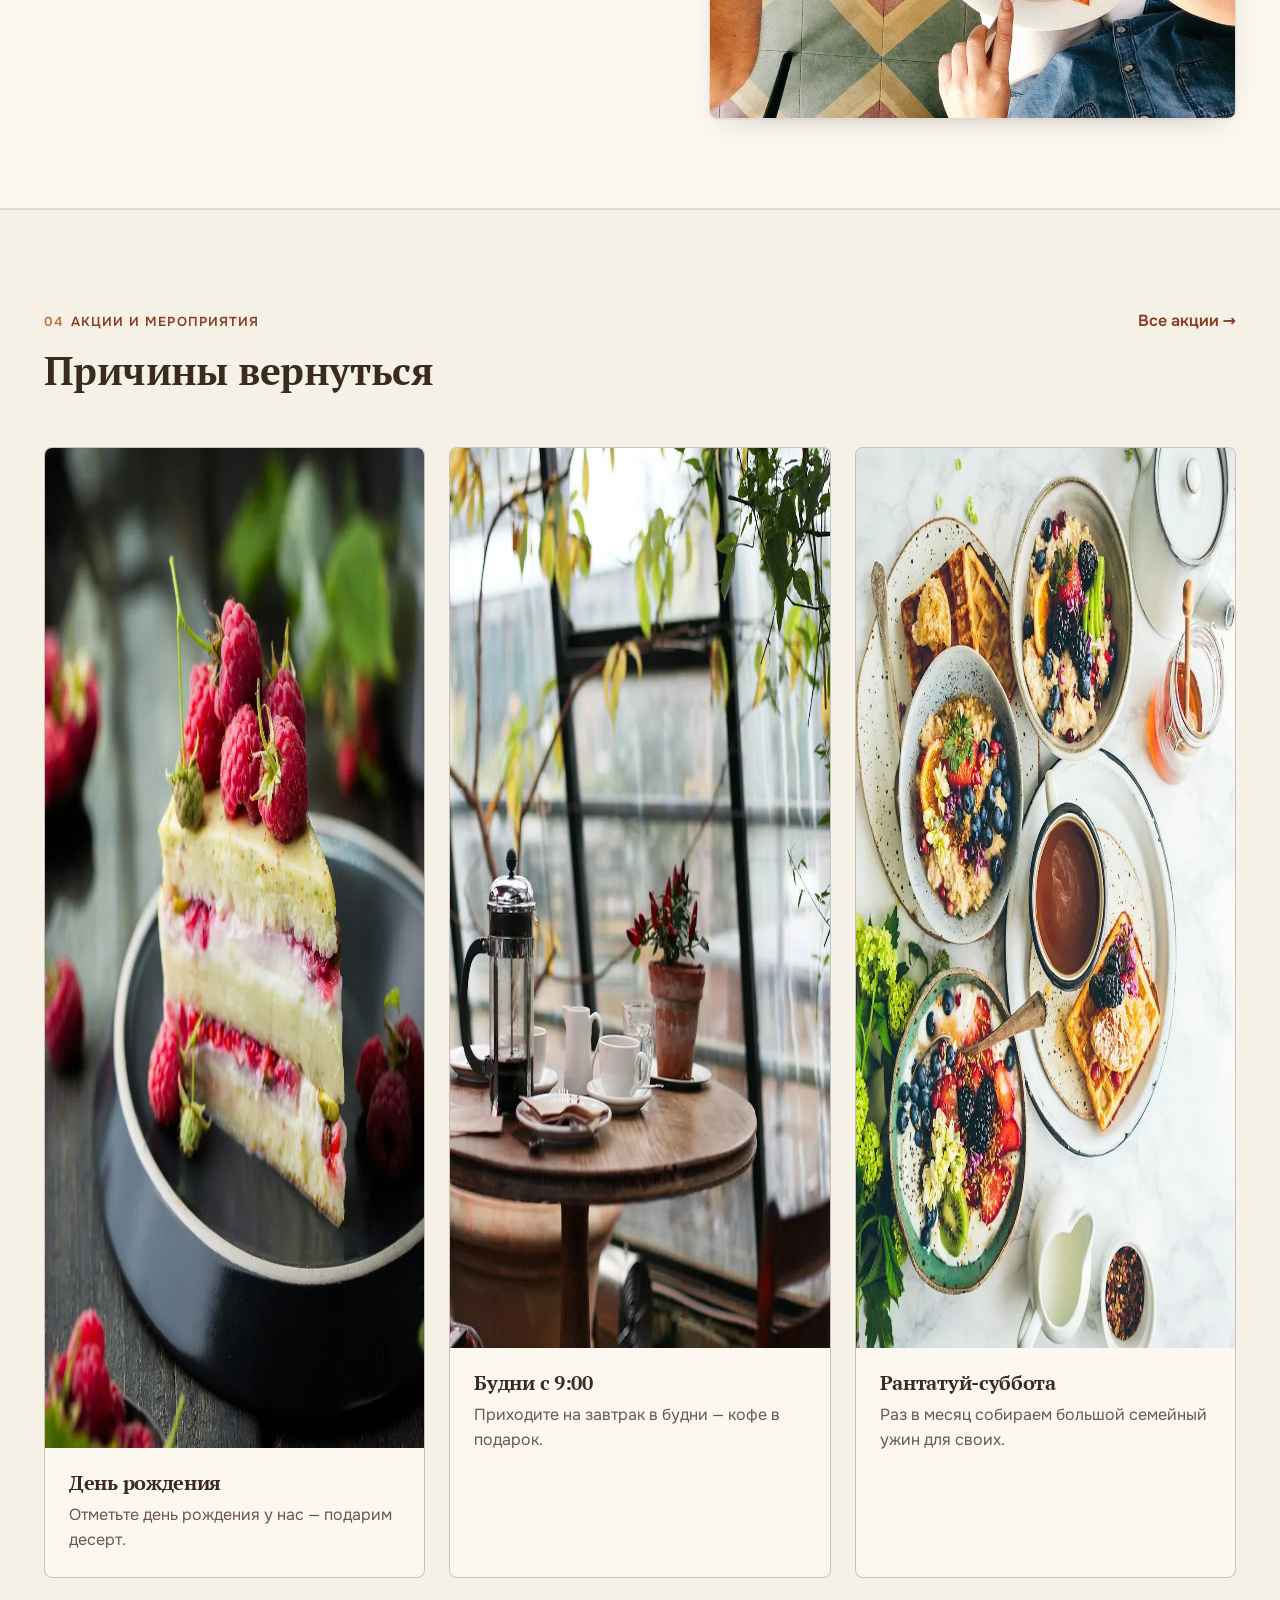
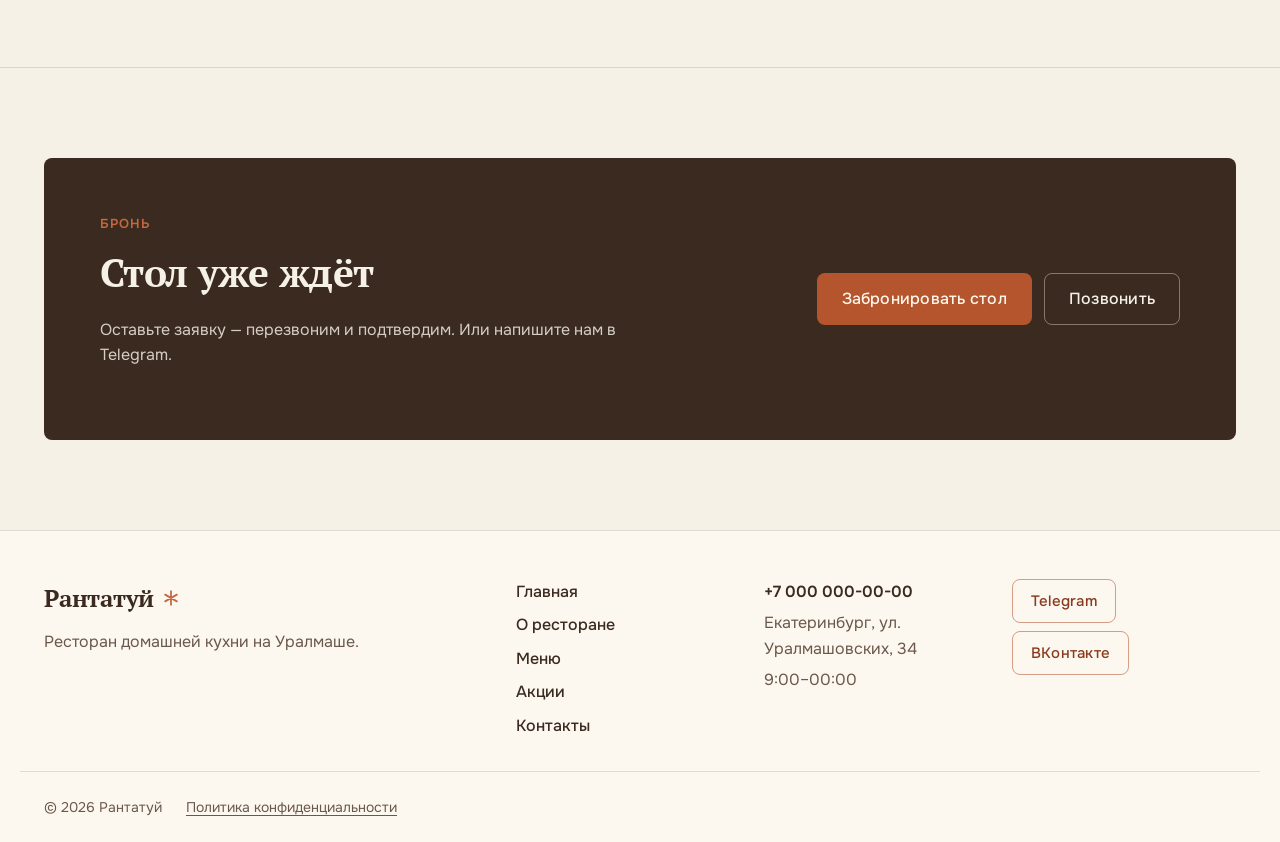
==== commit 754b1c6b: "Многостраничный сайт: главная / меню / о ресторане / акции / бронь - index, menu, about, promos, boo" ====
--- a/index.html
+++ b/index.html
@@ -15,24 +15,23 @@
   <link rel="stylesheet" href="assets/fonts/fonts.css">
   <link rel="stylesheet" href="css/styles.css">
 </head>
-<body>
-  <a class="skip" href="#main" data-i18n="skip">Перейти к содержимому</a>
+<body data-page="home">
+  <a class="skip" href="#main" data-i18n="g.skip">Перейти к содержимому</a>
   <div class="grain" aria-hidden="true"></div>
 
   <header class="header" id="top">
     <div class="container header__in">
-      <a class="logo" href="#top" aria-label="Рантатуй — на главную">
+      <a class="logo" href="index.html" aria-label="Рантатуй — на главную">
         <span class="logo__word">Рантатуй</span>
         <svg class="logo__mark" viewBox="0 0 24 24" aria-hidden="true"><path d="M12 3v18M4.2 7.5l15.6 9M19.8 7.5l-15.6 9" fill="none" stroke="currentColor" stroke-width="2.4" stroke-linecap="round"/></svg>
       </a>
-
       <nav class="nav" aria-label="Основная навигация">
-        <a href="#about" data-i18n="nav.about">О заведении</a>
-        <a href="#menu" data-i18n="nav.menu">Меню</a>
-        <a href="#promos" data-i18n="nav.promos">Акции</a>
-        <a href="#contacts" data-i18n="nav.contacts">Контакты</a>
+        <a href="index.html" class="is-current" data-i18n="g.nav.home">Главная</a>
+        <a href="about.html" data-i18n="g.nav.about">О ресторане</a>
+        <a href="menu.html" data-i18n="g.nav.menu">Меню</a>
+        <a href="promos.html" data-i18n="g.nav.promos">Акции</a>
+        <a href="booking.html" data-i18n="g.nav.contacts">Контакты</a>
       </nav>
-
       <div class="header__right">
         <a class="phone" href="tel:+70000000000">
           <svg viewBox="0 0 24 24" aria-hidden="true"><path d="M5 4h4l2 5-2.5 1.5a11 11 0 0 0 5 5L15 13l5 2v4a2 2 0 0 1-2 2A16 16 0 0 1 3 6a2 2 0 0 1 2-2z" fill="none" stroke="currentColor" stroke-width="1.8" stroke-linejoin="round"/></svg>
@@ -42,46 +41,47 @@
           <button type="button" class="lang__btn is-active" data-lang="ru">RU</button>
           <button type="button" class="lang__btn" data-lang="en">EN</button>
         </div>
-        <a class="btn btn--primary btn--sm header__cta" href="#booking" data-i18n="cta.book">Забронировать</a>
+        <a class="btn btn--primary btn--sm header__cta" href="booking.html" data-i18n="g.cta.book">Забронировать</a>
         <input type="checkbox" id="mnav" class="mnav-input">
         <label for="mnav" class="burger" aria-label="Открыть меню"><span></span><span></span><span></span></label>
       </div>
     </div>
     <nav class="mnav" aria-label="Мобильная навигация">
-      <a href="#about" data-i18n="nav.about">О заведении</a>
-      <a href="#menu" data-i18n="nav.menu">Меню</a>
-      <a href="#promos" data-i18n="nav.promos">Акции</a>
-      <a href="#contacts" data-i18n="nav.contacts">Контакты</a>
+      <a href="index.html" data-i18n="g.nav.home">Главная</a>
+      <a href="about.html" data-i18n="g.nav.about">О ресторане</a>
+      <a href="menu.html" data-i18n="g.nav.menu">Меню</a>
+      <a href="promos.html" data-i18n="g.nav.promos">Акции</a>
+      <a href="booking.html" data-i18n="g.nav.contacts">Контакты</a>
       <a class="mnav__phone" href="tel:+70000000000">+7 000 000-00-00</a>
     </nav>
   </header>
 
   <main id="main">
-    <!-- ============ HERO ============ -->
+    <!-- HERO -->
     <section class="hero">
       <div class="container hero__grid">
         <div class="hero__text">
-          <p class="overline" data-i18n="hero.overline">Ресторан · Уралмаш · Екатеринбург</p>
+          <p class="overline" data-i18n="home.overline">Ресторан · Уралмаш · Екатеринбург</p>
           <h1 class="hero__title">
-            <span data-i18n="hero.title">Ужинайте</span>
-            <span class="u-scribble"><span data-i18n="hero.title2">по-домашнему</span>
+            <span data-i18n="home.title1">Ужинайте</span>
+            <span class="u-scribble"><span data-i18n="home.title2">по-домашнему</span>
               <svg class="scribble" viewBox="0 0 220 14" aria-hidden="true" preserveAspectRatio="none"><path d="M4 10C60 3 160 3 216 8" fill="none" stroke="currentColor" stroke-width="5" stroke-linecap="round"/></svg>
             </span>
           </h1>
-          <p class="hero__lead" data-i18n="hero.lead">Ресторан «Рантатуй» на Уралмаше — тёплый зал для семейных праздников и тихих вечеров после работы. Открыты с 9:00 до 00:00.</p>
+          <p class="hero__lead" data-i18n="home.lead">Ресторан «Рантатуй» на Уралмаше — тёплый зал для семейных праздников и тихих вечеров после работы. Открыты с 9:00 до 00:00.</p>
           <div class="hero__actions">
-            <a class="btn btn--primary" href="#booking" data-i18n="hero.cta_book">Забронировать стол</a>
-            <a class="btn btn--outline" href="#menu" data-i18n="hero.cta_menu">Смотреть меню</a>
+            <a class="btn btn--primary" href="booking.html" data-i18n="home.cta_book">Забронировать стол</a>
+            <a class="btn btn--outline" href="menu.html" data-i18n="home.cta_menu">Смотреть меню</a>
           </div>
-          <p class="hero__micro"><span data-i18n="hero.micro">или позвоните:</span> <a href="tel:+70000000000">+7 000 000-00-00</a></p>
+          <p class="hero__micro"><span data-i18n="home.micro">или позвоните:</span> <a href="tel:+70000000000">+7 000 000-00-00</a></p>
           <ul class="chips">
             <li class="chip">
               <svg viewBox="0 0 24 24" aria-hidden="true"><circle cx="12" cy="12" r="9" fill="none" stroke="currentColor" stroke-width="1.8"/><path d="M12 7v5l3 2" fill="none" stroke="currentColor" stroke-width="1.8" stroke-linecap="round"/></svg>
-              <span data-i18n="hero.chip_hours">9:00–00:00</span>
+              <span data-i18n="home.chip_hours">9:00–00:00</span>
             </li>
             <li class="chip">
               <svg viewBox="0 0 24 24" aria-hidden="true"><path d="M12 21s-7-5.5-7-11a7 7 0 1 1 14 0c0 5.5-7 11-7 11z" fill="none" stroke="currentColor" stroke-width="1.8"/><circle cx="12" cy="10" r="2.6" fill="none" stroke="currentColor" stroke-width="1.8"/></svg>
-              <span data-i18n="hero.chip_addr">Уралмаш, вход со стороны завода</span>
+              <span data-i18n="home.chip_addr">Уралмаш, вход со стороны завода</span>
             </li>
           </ul>
         </div>
@@ -89,107 +89,127 @@
           <picture>
             <source srcset="assets/img/hero.webp" type="image/webp">
             <img src="assets/img/hero.jpg" width="1440" height="960" fetchpriority="high" decoding="async"
-                 alt="В ресторане «Рантатуй» столы накрыты к ужину" data-i18n-alt="hero.alt">
+                 alt="В ресторане «Рантатуй» столы накрыты к ужину" data-i18n-alt="home.alt_hero">
           </picture>
-          <figcaption class="caption" data-i18n="hero.caption">Временное фото — заменим на съёмку зала</figcaption>
         </figure>
       </div>
     </section>
 
-    <!-- ============ О ЗАВЕДЕНИИ ============ -->
+    <!-- О РЕСТОРАНЕ -->
     <section class="section about" id="about">
       <div class="container about__grid">
         <figure class="about__media photo">
           <picture>
             <source srcset="assets/img/about.webp" type="image/webp">
             <img src="assets/img/about.jpg" width="1200" height="900" loading="lazy" decoding="async"
-                 alt="Блюдо домашней кухни крупным планом" data-i18n-alt="about.alt">
+                 alt="Блюдо домашней кухни крупным планом" data-i18n-alt="home.alt_about">
           </picture>
-          <figcaption class="caption" data-i18n="about.caption">Временное фото — подача блюд</figcaption>
         </figure>
         <div class="about__text">
-          <p class="overline" data-i18n="about.overline">О заведении</p>
-          <h2 class="h2" data-i18n="about.title">Тепло, уютно, по-домашнему</h2>
-          <p data-i18n="about.p1">«Рантатуй» — ресторан на Уралмаше, рядом с заводом. Мы ждём целыми семьями, компаниями друзей и тех, кто хочет спокойно поужинать после работы.</p>
-          <p class="need" data-i18n="about.need">[НУЖНО: 2–3 предложения о кухне, шефе и продуктах — из брифа]</p>
+          <p class="overline"><span class="sec-num">01</span><span data-i18n="home.about_over">Рантатуй</span></p>
+          <h2 class="h2" data-i18n="home.about_title">Тёплый зал рядом с заводом</h2>
+          <p data-i18n="home.about_p1">Мы готовим домашнюю кухню из проверенных продуктов и ждём всех: семьи с детьми, компании друзей и тех, кто хочет спокойно поужинать после работы.</p>
+          <p data-i18n="home.about_p2">В меню — сезонные блюда, завтраки с утра и десерты, которые гости просят добавки.</p>
+          <a class="textlink" href="about.html" data-i18n="home.about_more">Больше о ресторане →</a>
           <ul class="facts">
             <li>
               <svg viewBox="0 0 24 24" aria-hidden="true"><circle cx="12" cy="12" r="9" fill="none" stroke="currentColor" stroke-width="1.8"/><path d="M12 7v5l3 2" fill="none" stroke="currentColor" stroke-width="1.8" stroke-linecap="round"/></svg>
-              <span data-i18n="about.fact1">9:00–00:00</span>
+              <span data-i18n="home.fact1">9:00–00:00</span>
             </li>
             <li>
               <svg viewBox="0 0 24 24" aria-hidden="true"><path d="M12 21s-7-5.5-7-11a7 7 0 1 1 14 0c0 5.5-7 11-7 11z" fill="none" stroke="currentColor" stroke-width="1.8"/><circle cx="12" cy="10" r="2.6" fill="none" stroke="currentColor" stroke-width="1.8"/></svg>
-              <span data-i18n="about.fact2">ул. Уралмашовских, 34</span>
+              <span data-i18n="home.fact2">ул. Уралмашовских, 34</span>
             </li>
             <li>
               <svg viewBox="0 0 24 24" aria-hidden="true"><path d="M5 21V5a2 2 0 0 1 2-2h10a2 2 0 0 1 2 2v16" fill="none" stroke="currentColor" stroke-width="1.8"/><path d="M3 21h18" stroke="currentColor" stroke-width="1.8" stroke-linecap="round"/><circle cx="15" cy="12" r="1.2" fill="currentColor"/></svg>
-              <span data-i18n="about.fact3">вход со стороны завода</span>
+              <span data-i18n="home.fact3">вход со стороны завода</span>
             </li>
           </ul>
         </div>
       </div>
     </section>
 
-    <!-- ============ МЕНЮ ============ -->
-    <section class="section menu" id="menu">
-      <div class="container menu__grid">
-        <div class="menu__text">
-          <p class="overline" data-i18n="menu.overline">Меню</p>
-          <h2 class="h2" data-i18n="menu.title">Меню — в зале и в соцсетях</h2>
-          <p data-i18n="menu.p">Полную версию меню смотрите в зале или спрашивайте у нас в соцсетях — приносим его к столу и публикуем вместе с сезонными обновлениями.</p>
-          <p class="need" data-i18n="menu.need">[НУЖНО: 3–6 фирменных позиций с ценами — из брифа]</p>
-          <div class="hero__actions">
-            <a class="btn btn--outline" href="https://t.me/telegram" target="_blank" rel="noopener" data-i18n="menu.cta_tg">Запросить меню в Telegram</a>
-            <a class="btn btn--ghost" href="#delivery" data-i18n="menu.cta_delivery">Заказать доставку</a>
+    <!-- МЕНЮ-ПРЕВЬЮ -->
+    <section class="section" id="menu-preview">
+      <div class="container">
+        <div class="section-head" style="display:flex;flex-wrap:wrap;align-items:baseline;justify-content:space-between;gap:var(--sp-4)">
+          <div>
+            <p class="overline"><span class="sec-num">02</span><span data-i18n="home.menu_over">Что готовим</span></p>
+            <h2 class="h2" data-i18n="home.menu_title">Из меню</h2>
           </div>
-        </div>
-        <div class="board">
-          <p class="board__title" data-i18n="menu.board_title">Сегодня в меню</p>
-          <div class="board__row">
-            <p class="board__cat"><span data-i18n="menu.row1c">Завтраки</span><span class="board__time" data-i18n="menu.row1t">9:00–12:00</span></p>
-            <p class="board__dots" aria-hidden="true"></p>
-            <p class="board__need" data-i18n="menu.row1n">[НУЖНО: позиции и цены]</p>
-          </div>
-          <div class="board__row">
-            <p class="board__cat"><span data-i18n="menu.row2c">Обеды и ужины</span><span class="board__time" data-i18n="menu.row2t">12:00–00:00</span></p>
-            <p class="board__dots" aria-hidden="true"></p>
-            <p class="board__need" data-i18n="menu.row2n">[НУЖНО: позиции и цены]</p>
-          </div>
-          <div class="board__row">
-            <p class="board__cat"><span data-i18n="menu.row3c">Десерты и напитки</span><span class="board__time"></span></p>
-            <p class="board__dots" aria-hidden="true"></p>
-            <p class="board__need" data-i18n="menu.row3n">[НУЖНО: позиции и цены]</p>
-          </div>
-        </div>
-      </div>
-    </section>
-
-    <!-- ============ СЦЕНАРИИ ============ -->
+          <a class="textlink" href="menu.html" data-i18n="home.menu_all">Всё меню →</a>
+        </div>
+        <div class="dishes">
+          <article class="dish">
+            <picture>
+              <source srcset="assets/img/dish-veg.webp" type="image/webp">
+              <img src="assets/img/dish-veg.jpg" width="1000" height="750" loading="lazy" decoding="async" alt="Овощное рагу с зеленью" data-i18n-alt="home.alt_d1">
+            </picture>
+            <div class="dish__body">
+              <div class="dish__row"><span class="dish__name" data-i18n="home.d1n">Рататуй овощной</span><span class="dish__dots" aria-hidden="true"></span><span class="dish__price">340 ₽</span></div>
+              <p class="dish__desc" data-i18n="home.d1d">фирменное, с зеленью и хлебом из печи</p>
+            </div>
+          </article>
+          <article class="dish">
+            <picture>
+              <source srcset="assets/img/dish-meat.webp" type="image/webp">
+              <img src="assets/img/dish-meat.jpg" width="1000" height="750" loading="lazy" decoding="async" alt="Мясное блюдо с розмарином" data-i18n-alt="home.alt_d2">
+            </picture>
+            <div class="dish__body">
+              <div class="dish__row"><span class="dish__name" data-i18n="home.d2n">Птица с картофелем</span><span class="dish__dots" aria-hidden="true"></span><span class="dish__price">460 ₽</span></div>
+              <p class="dish__desc" data-i18n="home.d2d">запечённая, с травами</p>
+            </div>
+          </article>
+          <article class="dish">
+            <picture>
+              <source srcset="assets/img/soup.webp" type="image/webp">
+              <img src="assets/img/soup.jpg" width="1000" height="750" loading="lazy" decoding="async" alt="Домашний суп в миске" data-i18n-alt="home.alt_d3">
+            </picture>
+            <div class="dish__body">
+              <div class="dish__row"><span class="dish__name" data-i18n="home.d3n">Борщ с пампушкой</span><span class="dish__dots" aria-hidden="true"></span><span class="dish__price">320 ₽</span></div>
+              <p class="dish__desc" data-i18n="home.d3d">со сметаной, как у бабушки</p>
+            </div>
+          </article>
+          <article class="dish">
+            <picture>
+              <source srcset="assets/img/fish.webp" type="image/webp">
+              <img src="assets/img/fish.jpg" width="1000" height="750" loading="lazy" decoding="async" alt="Рыба с овощами" data-i18n-alt="home.alt_d4">
+            </picture>
+            <div class="dish__body">
+              <div class="dish__row"><span class="dish__name" data-i18n="home.d4n">Рыба с овощами</span><span class="dish__dots" aria-hidden="true"></span><span class="dish__price">520 ₽</span></div>
+              <p class="dish__desc" data-i18n="home.d4d">запечённая, с зеленью</p>
+            </div>
+          </article>
+        </div>
+      </div>
+    </section>
+
+    <!-- СЦЕНАРИИ -->
     <section class="section scen" id="scenarios">
       <div class="container scen__grid">
         <div class="scen__text">
-          <p class="overline" data-i18n="scen.overline">Как к нам приходят</p>
-          <h2 class="h2" data-i18n="scen.title">У нас бывает по-разному</h2>
+          <p class="overline"><span class="sec-num">03</span><span data-i18n="home.scen_over">Как к нам приходят</span></p>
+          <h2 class="h2" data-i18n="home.scen_title">У нас бывает по-разному</h2>
           <ul class="scen__list">
             <li>
               <svg viewBox="0 0 24 24" aria-hidden="true"><path d="M5 21h14M6 21v-4a2 2 0 0 1 2-2h8a2 2 0 0 1 2 2v4" fill="none" stroke="currentColor" stroke-width="1.8"/><path d="M12 13V9" stroke="currentColor" stroke-width="1.8" stroke-linecap="round"/><path d="M12 9c.9 1.1 1.4 1.8 1.4 2.6a1.4 1.4 0 1 1-2.8 0c0-.8.5-1.5 1.4-2.6z" fill="currentColor"/><path d="M4 17h16" stroke="currentColor" stroke-width="1.8" stroke-linecap="round"/></svg>
               <div>
-                <h3 data-i18n="scen.i1t">Семейный праздник</h3>
-                <p data-i18n="scen.i1d">Дни рождения и семейные даты — стол на всю компанию.</p>
+                <h3 data-i18n="home.i1t">Семейный праздник</h3>
+                <p data-i18n="home.i1d">Дни рождения и семейные даты — стол на всю компанию.</p>
               </div>
             </li>
             <li>
               <svg viewBox="0 0 24 24" aria-hidden="true"><path d="M5 8h11v6a4 4 0 0 1-4 4H9a4 4 0 0 1-4-4V8z" fill="none" stroke="currentColor" stroke-width="1.8"/><path d="M16 9h2a2 2 0 0 1 0 4h-2" fill="none" stroke="currentColor" stroke-width="1.8"/><path d="M4 21h13" stroke="currentColor" stroke-width="1.8" stroke-linecap="round"/></svg>
               <div>
-                <h3 data-i18n="scen.i2t">Ужин после работы</h3>
-                <p data-i18n="scen.i2d">Приходите один или вдвоём — тихий зал и горячий ужин.</p>
+                <h3 data-i18n="home.i2t">Ужин после работы</h3>
+                <p data-i18n="home.i2d">Приходите один или вдвоём — тихий зал и горячий ужин.</p>
               </div>
             </li>
             <li>
               <svg viewBox="0 0 24 24" aria-hidden="true"><circle cx="9" cy="8" r="3.5" fill="none" stroke="currentColor" stroke-width="1.8"/><path d="M3.5 20a5.5 5.5 0 0 1 11 0" fill="none" stroke="currentColor" stroke-width="1.8" stroke-linecap="round"/><path d="M16 4.6a3.5 3.5 0 0 1 0 6.8" fill="none" stroke="currentColor" stroke-width="1.8" stroke-linecap="round"/><path d="M17.5 14.8a5.5 5.5 0 0 1 3 5.2" fill="none" stroke="currentColor" stroke-width="1.8" stroke-linecap="round"/></svg>
               <div>
-                <h3 data-i18n="scen.i3t">Встреча с друзьями</h3>
-                <p data-i18n="scen.i3d">Большой стол и неспешный вечер в своей компании.</p>
+                <h3 data-i18n="home.i3t">Встреча с друзьями</h3>
+                <p data-i18n="home.i3d">Большой стол и неспешный вечер в своей компании.</p>
               </div>
             </li>
           </ul>
@@ -198,219 +218,111 @@
           <picture>
             <source srcset="assets/img/scenarios.webp" type="image/webp">
             <img src="assets/img/scenarios.jpg" width="1000" height="1250" loading="lazy" decoding="async"
-                 alt="Накрытый стол с блюдами в ресторане" data-i18n-alt="scen.alt">
+                 alt="Накрытый стол с блюдами в ресторане" data-i18n-alt="home.alt_scen">
           </picture>
-          <figcaption class="caption" data-i18n="scen.caption">Временное фото</figcaption>
         </figure>
       </div>
     </section>
 
-    <!-- ============ АТМОСФЕРА ============ -->
-    <section class="section atm" id="atmosphere">
-      <div class="container atm__grid">
-        <figure class="atm__media photo">
-          <picture>
-            <source srcset="assets/img/atmosphere.webp" type="image/webp">
-            <img src="assets/img/atmosphere.jpg" width="1200" height="1200" loading="lazy" decoding="async"
-                 alt="Вечерняя сервировка стола в тёплом свете" data-i18n-alt="atm.alt">
-          </picture>
-          <figcaption class="caption" data-i18n="atm.caption">Временное фото интерьера</figcaption>
-        </figure>
-        <div class="atm__text">
-          <p class="overline" data-i18n="atm.overline">Атмосфера</p>
-          <h2 class="h2" data-i18n="atm.title">Зал, в который хочется вернуться</h2>
-          <p data-i18n="atm.p">Нам важны тёплый свет, удобные столы и спокойная обстановка — чтобы и детям, и бабушкам было хорошо.</p>
-          <p class="need" data-i18n="atm.need">[НУЖНО: пара предложений о зале от владельца — свет, мебель, вид из окна]</p>
-        </div>
-      </div>
-    </section>
-
-    <!-- ============ АКЦИИ ============ -->
-    <section class="section promos" id="promos">
+    <!-- ПРИЧИНЫ ВЕРНУТЬСЯ -->
+    <section class="section promos" id="reasons">
       <div class="container">
-        <p class="overline" data-i18n="promos.overline">Акции и мероприятия</p>
-        <h2 class="h2" data-i18n="promos.title">Причины вернуться</h2>
+        <div class="section-head" style="display:flex;flex-wrap:wrap;align-items:baseline;justify-content:space-between;gap:var(--sp-4)">
+          <div>
+            <p class="overline"><span class="sec-num">04</span><span data-i18n="home.promos_over">Акции и мероприятия</span></p>
+            <h2 class="h2" data-i18n="home.promos_title">Причины вернуться</h2>
+          </div>
+          <a class="textlink" href="promos.html" data-i18n="home.promos_all">Все акции →</a>
+        </div>
         <div class="promos__grid">
           <article class="pcard">
-            <figure class="pcard__media photo">
-              <picture>
-                <source srcset="assets/img/dessert.webp" type="image/webp">
-                <img src="assets/img/dessert.jpg" width="1000" height="1000" loading="lazy" decoding="async"
-                     alt="Домашний десерт с ягодами" data-i18n-alt="promos.alt1">
-              </picture>
-            </figure>
+            <picture>
+              <source srcset="assets/img/dessert.webp" type="image/webp">
+              <img src="assets/img/dessert.jpg" width="1000" height="1000" loading="lazy" decoding="async" alt="Домашний десерт с ягодами" data-i18n-alt="home.alt_p1">
+            </picture>
             <div class="pcard__body">
-              <h3 data-i18n="promos.i1t">День рождения</h3>
-              <p data-i18n="promos.i1d">Отметьте день рождения у нас — подарим десерт.</p>
+              <h3 data-i18n="home.p1t">День рождения</h3>
+              <p data-i18n="home.p1d">Отметьте день рождения у нас — подарим десерт.</p>
             </div>
           </article>
           <article class="pcard">
+            <picture>
+              <source srcset="assets/img/coffee.webp" type="image/webp">
+              <img src="assets/img/coffee.jpg" width="900" height="900" loading="lazy" decoding="async" alt="Чашка кофе и французский пресс" data-i18n-alt="home.alt_p2">
+            </picture>
             <div class="pcard__body">
-              <span class="pcard__icon">
-                <svg viewBox="0 0 24 24" aria-hidden="true"><path d="M5 8h11v6a4 4 0 0 1-4 4H9a4 4 0 0 1-4-4V8z" fill="none" stroke="currentColor" stroke-width="1.8"/><path d="M16 9h2a2 2 0 0 1 0 4h-2" fill="none" stroke="currentColor" stroke-width="1.8"/><path d="M4 21h13" stroke="currentColor" stroke-width="1.8" stroke-linecap="round"/></svg>
-              </span>
-              <h3 data-i18n="promos.i2t">Будни с 9:00</h3>
-              <p data-i18n="promos.i2d">Приходите на завтрак в будни — кофе в подарок.</p>
+              <h3 data-i18n="home.p2t">Будни с 9:00</h3>
+              <p data-i18n="home.p2d">Приходите на завтрак в будни — кофе в подарок.</p>
             </div>
           </article>
           <article class="pcard">
+            <picture>
+              <source srcset="assets/img/saturday.webp" type="image/webp">
+              <img src="assets/img/saturday.jpg" width="900" height="900" loading="lazy" decoding="async" alt="Большой стол с блюдами, вид сверху" data-i18n-alt="home.alt_p3">
+            </picture>
             <div class="pcard__body">
-              <span class="pcard__icon">
-                <svg viewBox="0 0 24 24" aria-hidden="true"><rect x="4" y="5" width="16" height="16" rx="2" fill="none" stroke="currentColor" stroke-width="1.8"/><path d="M8 3v4M16 3v4M4 10h16" stroke="currentColor" stroke-width="1.8" stroke-linecap="round"/></svg>
-              </span>
-              <h3 data-i18n="promos.i3t">Рантатуй-суббота</h3>
-              <p data-i18n="promos.i3d">Раз в месяц собираем большой семейный ужин для своих.</p>
-            </div>
-          </article>
-        </div>
-        <p class="promos__note" data-i18n="promos.note">Условия акций уточняйте по телефону или в Telegram.</p>
-      </div>
-    </section>
-
-    <!-- ============ ДОСТАВКА ============ -->
-    <section class="section delivery" id="delivery">
-      <div class="container delivery__in">
-        <div>
-          <p class="overline" data-i18n="del.overline">Доставка</p>
-          <h2 class="h2" data-i18n="del.title">Доставка по Уралмашу</h2>
-          <p data-i18n="del.p">Закажите любимые блюда с собой — работаем с 9:00 до 00:00. Точную зону и время уточняйте по телефону.</p>
-          <p class="need" data-i18n="del.need">[НУЖНО: условия доставки — минимальный заказ, зона, время]</p>
-        </div>
-        <div class="delivery__actions">
-          <a class="btn btn--primary" href="https://t.me/telegram" target="_blank" rel="noopener" data-i18n="del.cta_tg">Написать в Telegram</a>
-          <a class="btn btn--outline" href="tel:+70000000000" data-i18n="del.cta_call">Позвонить</a>
-        </div>
-      </div>
-    </section>
-
-    <!-- ============ БРОНЬ / КОНТАКТЫ ============ -->
-    <section class="section booking" id="booking">
-      <div class="container booking__grid">
-        <div class="booking__formcol">
-          <p class="overline" data-i18n="book.overline">Бронь</p>
-          <h2 class="h2" data-i18n="book.title">Забронировать стол</h2>
-          <p data-i18n="book.p">Оставьте заявку — перезвоним и подтвердим стол. Или напишите нам в Telegram.</p>
-
-          <form class="form" id="bookform" novalidate>
-            <div class="field">
-              <label for="f-name" data-i18n="form.name">Имя</label>
-              <input type="text" id="f-name" name="name" autocomplete="name" required>
-              <p class="field__err" id="err-name" aria-live="polite"></p>
-            </div>
-            <div class="field">
-              <label for="f-phone" data-i18n="form.phone">Телефон</label>
-              <input type="tel" id="f-phone" name="phone" autocomplete="tel" inputmode="tel" required>
-              <p class="field__err" id="err-phone" aria-live="polite"></p>
-            </div>
-            <div class="field-row">
-              <div class="field">
-                <label for="f-date" data-i18n="form.date">Дата</label>
-                <input type="date" id="f-date" name="date" required>
-                <p class="field__err" id="err-date" aria-live="polite"></p>
-              </div>
-              <div class="field">
-                <label for="f-time" data-i18n="form.time">Время</label>
-                <input type="time" id="f-time" name="time" min="09:00" max="23:59" required>
-                <p class="field__err" id="err-time" aria-live="polite"></p>
-              </div>
-            </div>
-            <div class="field">
-              <label for="f-guests" data-i18n="form.guests">Гости</label>
-              <select id="f-guests" name="guests">
-                <option value="1" data-i18n="form.g1">1 гость</option>
-                <option value="2" selected data-i18n="form.g2">2 гостя</option>
-                <option value="3-4" data-i18n="form.g3">3–4 гостя</option>
-                <option value="5+" data-i18n="form.g4">5 и больше</option>
-              </select>
-            </div>
-            <div class="field">
-              <label for="f-comment" data-i18n="form.comment">Комментарий <span class="opt" data-i18n="form.opt">необязательно</span></label>
-              <textarea id="f-comment" name="comment" rows="3"></textarea>
-            </div>
-            <button type="submit" class="btn btn--primary btn--block" data-i18n="form.submit">Отправить заявку</button>
-            <p class="form__ok" id="formok" aria-live="polite" hidden></p>
-          </form>
-        </div>
-
-        <aside class="contacts" id="contacts" aria-label="Контакты">
-          <div class="contacts__card">
-            <h2 class="h3" data-i18n="contacts.title">Контакты</h2>
-            <ul class="contacts__list">
-              <li>
-                <svg viewBox="0 0 24 24" aria-hidden="true"><path d="M12 21s-7-5.5-7-11a7 7 0 1 1 14 0c0 5.5-7 11-7 11z" fill="none" stroke="currentColor" stroke-width="1.8"/><circle cx="12" cy="10" r="2.6" fill="none" stroke="currentColor" stroke-width="1.8"/></svg>
-                <div>
-                  <p data-i18n="contacts.addr">Екатеринбург, ул. Уралмашовских, 34</p>
-                  <p class="muted" data-i18n="contacts.addr_note">вход со стороны завода</p>
-                </div>
-              </li>
-              <li>
-                <svg viewBox="0 0 24 24" aria-hidden="true"><circle cx="12" cy="12" r="9" fill="none" stroke="currentColor" stroke-width="1.8"/><path d="M12 7v5l3 2" fill="none" stroke="currentColor" stroke-width="1.8" stroke-linecap="round"/></svg>
-                <div>
-                  <p data-i18n="contacts.hours">9:00–00:00</p>
-                  <p class="muted" data-i18n="contacts.hours_note">ежедневно</p>
-                </div>
-              </li>
-              <li>
-                <svg viewBox="0 0 24 24" aria-hidden="true"><path d="M5 4h4l2 5-2.5 1.5a11 11 0 0 0 5 5L15 13l5 2v4a2 2 0 0 1-2 2A16 16 0 0 1 3 6a2 2 0 0 1 2-2z" fill="none" stroke="currentColor" stroke-width="1.8" stroke-linejoin="round"/></svg>
-                <div>
-                  <p><a href="tel:+70000000000">+7 000 000-00-00</a></p>
-                </div>
-              </li>
-            </ul>
-            <div class="contacts__social">
-              <a class="btn btn--outline btn--sm" href="https://t.me/telegram" target="_blank" rel="noopener">
-                <svg viewBox="0 0 24 24" aria-hidden="true"><path d="M21.9 4.6 18.8 19c-.2 1-.8 1.2-1.7.8l-4.6-3.4-2.2 2.1c-.3.3-.5.5-.9.5l.3-4.6L18 6.9c.4-.3-.1-.5-.6-.2L7.2 13.2 2.7 11.8c-1-.3-1-1 .2-1.4l17.6-6.8c.8-.3 1.5.2 1.4 1z" fill="currentColor"/></svg>
-                <span data-i18n="contacts.tg">Telegram</span>
-              </a>
-              <a class="btn btn--outline btn--sm" href="https://vk.com/vk" target="_blank" rel="noopener">
-                <svg viewBox="0 0 24 24" aria-hidden="true"><path d="M13.4 17.2c-5.1 0-8.2-3.5-8.3-9.2h2.6c.1 4.3 2 6.1 3.6 6.4V8h2.4v3.7c1.5-.2 2.9-2 3.4-3.7h2.4c-.4 2.2-2 4-3.1 4.7 1.2.6 3 2.3 3.6 4.5h-2.6c-.5-1.7-1.9-3-3.7-3.1v3.1h-2.3z" fill="currentColor"/></svg>
-                <span data-i18n="contacts.vk">ВКонтакте</span>
-              </a>
-            </div>
-            <a class="btn btn--ghost btn--sm contacts__map" href="https://yandex.ru/maps/?text=%D0%95%D0%BA%D0%B0%D1%82%D0%B5%D1%80%D0%B8%D0%BD%D0%B1%D1%83%D1%80%D0%B3%2C%20%D1%83%D0%BB%D0%B8%D1%86%D0%B0%20%D0%A3%D1%80%D0%B0%D0%BB%D0%BC%D0%B0%D1%88%D0%BE%D0%B2%D1%81%D0%BA%D0%B8%D1%85%2C%2034" target="_blank" rel="noopener" data-i18n="contacts.map">Открыть в Яндекс Картах</a>
-            <p class="contacts__note" data-i18n="contacts.note">Не дозвонились — напишите в Telegram, отвечаем в рабочее время.</p>
+              <h3 data-i18n="home.p3t">Рантатуй-суббота</h3>
+              <p data-i18n="home.p3d">Раз в месяц собираем большой семейный ужин для своих.</p>
+            </div>
+          </article>
+        </div>
+      </div>
+    </section>
+
+    <!-- CTA -->
+    <section class="section">
+      <div class="container">
+        <div class="band">
+          <div class="band__in">
+            <div>
+              <p class="overline" data-i18n="home.band_over">Бронь</p>
+              <h2 class="h2" data-i18n="home.band_title">Стол уже ждёт</h2>
+              <p data-i18n="home.band_p">Оставьте заявку — перезвоним и подтвердим. Или напишите нам в Telegram.</p>
+            </div>
+            <div class="band__actions">
+              <a class="btn btn--primary" href="booking.html" data-i18n="home.band_cta">Забронировать стол</a>
+              <a class="btn btn--outline" href="tel:+70000000000" data-i18n="home.band_call">Позвонить</a>
+            </div>
           </div>
-        </aside>
+        </div>
       </div>
     </section>
   </main>
 
-  <!-- ============ FOOTER ============ -->
   <footer class="footer">
     <div class="container footer__grid">
       <div class="footer__brand">
-        <a class="logo" href="#top"><span class="logo__word">Рантатуй</span>
+        <a class="logo" href="index.html"><span class="logo__word">Рантатуй</span>
           <svg class="logo__mark" viewBox="0 0 24 24" aria-hidden="true"><path d="M12 3v18M4.2 7.5l15.6 9M19.8 7.5l-15.6 9" fill="none" stroke="currentColor" stroke-width="2.4" stroke-linecap="round"/></svg>
         </a>
-        <p class="muted" data-i18n="footer.tagline">Ресторан домашней кухни на Уралмаше.</p>
+        <p class="muted" data-i18n="g.footer_tagline">Ресторан домашней кухни на Уралмаше.</p>
       </div>
       <nav class="footer__nav" aria-label="Навигация в подвале">
-        <a href="#about" data-i18n="nav.about">О заведении</a>
-        <a href="#menu" data-i18n="nav.menu">Меню</a>
-        <a href="#promos" data-i18n="nav.promos">Акции</a>
-        <a href="#booking" data-i18n="nav.contacts">Контакты</a>
+        <a href="index.html" data-i18n="g.nav.home">Главная</a>
+        <a href="about.html" data-i18n="g.nav.about">О ресторане</a>
+        <a href="menu.html" data-i18n="g.nav.menu">Меню</a>
+        <a href="promos.html" data-i18n="g.nav.promos">Акции</a>
+        <a href="booking.html" data-i18n="g.nav.contacts">Контакты</a>
       </nav>
       <div class="footer__contacts">
         <p><a href="tel:+70000000000">+7 000 000-00-00</a></p>
-        <p class="muted" data-i18n="footer.addr">Екатеринбург, ул. Уралмашовских, 34</p>
-        <p class="muted" data-i18n="footer.hours">9:00–00:00</p>
+        <p class="muted" data-i18n="g.footer_addr">Екатеринбург, ул. Уралмашовских, 34</p>
+        <p class="muted" data-i18n="g.footer_hours">9:00–00:00</p>
       </div>
       <div class="footer__social">
-        <a class="btn btn--outline btn--sm" href="https://t.me/telegram" target="_blank" rel="noopener" data-i18n="contacts.tg">Telegram</a>
-        <a class="btn btn--outline btn--sm" href="https://vk.com/vk" target="_blank" rel="noopener" data-i18n="contacts.vk">ВКонтакте</a>
+        <a class="btn btn--outline btn--sm" href="https://t.me/telegram" target="_blank" rel="noopener" data-i18n="g.tg">Telegram</a>
+        <a class="btn btn--outline btn--sm" href="https://vk.com/vk" target="_blank" rel="noopener" data-i18n="g.vk">ВКонтакте</a>
       </div>
     </div>
     <div class="container footer__bottom">
       <p class="muted">© 2026 Рантатуй</p>
-      <p class="need" data-i18n="footer.need">[НУЖНО: реквизиты компании]</p>
-      <a class="muted" href="#" data-i18n="footer.policy">Политика конфиденциальности</a>
+      <a class="muted" href="#" data-i18n="g.footer_policy">Политика конфиденциальности</a>
     </div>
   </footer>
 
-  <!-- ============ STICKY MOBILE BAR ============ -->
   <div class="stickybar" id="stickybar" hidden>
-    <a class="btn btn--primary" href="#booking" data-i18n="sticky.book">Забронировать</a>
-    <a class="btn btn--outline" href="tel:+70000000000" data-i18n="sticky.call">Позвонить</a>
+    <a class="btn btn--primary" href="booking.html" data-i18n="g.sticky_book">Забронировать</a>
+    <a class="btn btn--outline" href="tel:+70000000000" data-i18n="g.sticky_call">Позвонить</a>
     <button type="button" class="stickybar__close" id="stickyclose" aria-label="Скрыть панель"></button>
   </div>
 
--- a/assets/fonts/fonts.css
+++ b/assets/fonts/fonts.css
@@ -1,6 +1,6 @@
-@font-face{font-family:'Onest';font-style:normal;font-weight:100 900;font-display:swap;src:url('../assets/fonts/Onest-400-cyrillic.woff2') format('woff2');unicode-range:U+0301, U+0400-045F, U+0490-0491, U+04B0-04B1, U+2116;}
-@font-face{font-family:'Onest';font-style:normal;font-weight:100 900;font-display:swap;src:url('../assets/fonts/Onest-400-latin.woff2') format('woff2');unicode-range:U+0000-00FF, U+0131, U+0152-0153, U+02BB-02BC, U+02C6, U+02DA, U+02DC, U+0304, U+0308, U+0329, U+2000-206F, U+20AC, U+2122, U+2191, U+2193, U+2212, U+2215, U+FEFF, U+FFFD;}
-@font-face{font-family:'PT Serif';font-style:italic;font-weight:700;font-display:swap;src:url('../assets/fonts/PTSerif-700-italic-cyrillic.woff2') format('woff2');unicode-range:U+0301, U+0400-045F, U+0490-0491, U+04B0-04B1, U+2116;}
-@font-face{font-family:'PT Serif';font-style:italic;font-weight:700;font-display:swap;src:url('../assets/fonts/PTSerif-700-italic-latin.woff2') format('woff2');unicode-range:U+0000-00FF, U+0131, U+0152-0153, U+02BB-02BC, U+02C6, U+02DA, U+02DC, U+0304, U+0308, U+0329, U+2000-206F, U+20AC, U+2122, U+2191, U+2193, U+2212, U+2215, U+FEFF, U+FFFD;}
-@font-face{font-family:'PT Serif';font-style:normal;font-weight:700;font-display:swap;src:url('../assets/fonts/PTSerif-700-cyrillic.woff2') format('woff2');unicode-range:U+0301, U+0400-045F, U+0490-0491, U+04B0-04B1, U+2116;}
-@font-face{font-family:'PT Serif';font-style:normal;font-weight:700;font-display:swap;src:url('../assets/fonts/PTSerif-700-latin.woff2') format('woff2');unicode-range:U+0000-00FF, U+0131, U+0152-0153, U+02BB-02BC, U+02C6, U+02DA, U+02DC, U+0304, U+0308, U+0329, U+2000-206F, U+20AC, U+2122, U+2191, U+2193, U+2212, U+2215, U+FEFF, U+FFFD;}
+@font-face{font-family:'Onest';font-style:normal;font-weight:100 900;font-display:swap;src:url('Onest-400-cyrillic.woff2') format('woff2');unicode-range:U+0301, U+0400-045F, U+0490-0491, U+04B0-04B1, U+2116;}
+@font-face{font-family:'Onest';font-style:normal;font-weight:100 900;font-display:swap;src:url('Onest-400-latin.woff2') format('woff2');unicode-range:U+0000-00FF, U+0131, U+0152-0153, U+02BB-02BC, U+02C6, U+02DA, U+02DC, U+0304, U+0308, U+0329, U+2000-206F, U+20AC, U+2122, U+2191, U+2193, U+2212, U+2215, U+FEFF, U+FFFD;}
+@font-face{font-family:'PT Serif';font-style:italic;font-weight:700;font-display:swap;src:url('PTSerif-700-italic-cyrillic.woff2') format('woff2');unicode-range:U+0301, U+0400-045F, U+0490-0491, U+04B0-04B1, U+2116;}
+@font-face{font-family:'PT Serif';font-style:italic;font-weight:700;font-display:swap;src:url('PTSerif-700-italic-latin.woff2') format('woff2');unicode-range:U+0000-00FF, U+0131, U+0152-0153, U+02BB-02BC, U+02C6, U+02DA, U+02DC, U+0304, U+0308, U+0329, U+2000-206F, U+20AC, U+2122, U+2191, U+2193, U+2212, U+2215, U+FEFF, U+FFFD;}
+@font-face{font-family:'PT Serif';font-style:normal;font-weight:700;font-display:swap;src:url('PTSerif-700-cyrillic.woff2') format('woff2');unicode-range:U+0301, U+0400-045F, U+0490-0491, U+04B0-04B1, U+2116;}
+@font-face{font-family:'PT Serif';font-style:normal;font-weight:700;font-display:swap;src:url('PTSerif-700-latin.woff2') format('woff2');unicode-range:U+0000-00FF, U+0131, U+0152-0153, U+02BB-02BC, U+02C6, U+02DA, U+02DC, U+0304, U+0308, U+0329, U+2000-206F, U+20AC, U+2122, U+2191, U+2193, U+2212, U+2215, U+FEFF, U+FFFD;}
--- a/css/styles.css
+++ b/css/styles.css
@@ -1,9 +1,8 @@
 /* ============================================================
    Рантатуй — ресторан на Уралмаше
-   Токены дизайн-системы (§6 брифа)
+   Многостраничный сайт: index / about / menu / promos / booking
    ============================================================ */
 :root{
-  /* Цвет */
   --bg:#F6F1E7;
   --surface:#FCF8F0;
   --surface-2:#FFFDF8;
@@ -12,52 +11,42 @@
   --line:rgba(59,42,32,.14);
   --line-strong:rgba(59,42,32,.26);
 
-  --accent:#B4552E;          /* primary fill */
-  --accent-600:#9C4626;      /* hover / текст-акцент */
-  --accent-700:#8A3B1F;      /* текст на светлом */
-  --accent-contrast:#FFF6EA; /* текст на акценте */
-  --accent-soft:#C4693F;     /* декор 10% площади */
+  --accent:#B4552E;
+  --accent-600:#9C4626;
+  --accent-700:#8A3B1F;
+  --accent-contrast:#FFF6EA;
+  --accent-soft:#C4693F;
   --accent-tint:rgba(180,85,46,.10);
 
   --err:#A3352B;
 
-  /* Типографика */
   --font-display:'PT Serif',Georgia,'Times New Roman',serif;
   --font-text:'Onest',system-ui,-apple-system,'Segoe UI',sans-serif;
 
-  --step--1:.875rem;   /* 14 */
-  --step-0:1rem;       /* 16 */
-  --step-1:1.25rem;    /* 20 */
-  --step-2:1.5625rem;  /* 25 */
-  --step-3:1.9375rem;  /* 31 */
-  --step-4:2.4375rem;  /* 39 */
-
-  /* Пространство */
+  --step--1:.875rem;
+  --step-0:1rem;
+  --step-1:1.25rem;
+  --step-2:1.5625rem;
+  --step-3:1.9375rem;
+  --step-4:2.4375rem;
+
   --sp-1:4px; --sp-2:8px; --sp-3:12px; --sp-4:16px; --sp-6:24px;
-  --sp-8:32px; --sp-12:48px; --sp-16:64px; --sp-24:96px; --sp-32:128px;
-
-  /* Форма */
+  --sp-8:32px; --sp-12:48px; --sp-16:64px; --sp-24:96px;
+
   --radius:8px;
   --radius-pill:999px;
 
-  /* Тень — одна система */
   --shadow:0 1px 2px rgba(59,42,32,.06), 0 12px 32px -16px rgba(59,42,32,.28);
 
   --container:1240px;
   --ease:cubic-bezier(.2,.6,.2,1);
 }
 
-/* ---------- База ---------- */
 *,*::before,*::after{box-sizing:border-box}
 html{-webkit-text-size-adjust:100%}
 body{
-  margin:0;
-  background:var(--bg);
-  color:var(--ink);
-  font-family:var(--font-text);
-  font-size:var(--step-0);
-  line-height:1.6;
-  letter-spacing:0;
+  margin:0;background:var(--bg);color:var(--ink);
+  font-family:var(--font-text);font-size:var(--step-0);line-height:1.6;
   -webkit-font-smoothing:antialiased;
 }
 img{max-width:100%;display:block}
@@ -71,107 +60,73 @@
 
 .container{max-width:var(--container);margin-inline:auto;padding-inline:24px}
 
-.skip{
-  position:absolute;left:16px;top:-64px;z-index:2000;
-  background:var(--ink);color:var(--bg);padding:10px 16px;border-radius:var(--radius);
-  transition:top .16s var(--ease);text-decoration:none;
-}
+.skip{position:absolute;left:16px;top:-64px;z-index:2000;background:var(--ink);color:var(--bg);
+  padding:10px 16px;border-radius:var(--radius);transition:top .16s var(--ease);text-decoration:none}
 .skip:focus{top:12px}
 
-/* Зерно — статичная фактура */
-.grain{
-  position:fixed;inset:0;z-index:1500;pointer-events:none;opacity:.05;
-  background-image:url("data:image/svg+xml,%3Csvg xmlns='http://www.w3.org/2000/svg' width='160' height='160'%3E%3Cfilter id='n'%3E%3CfeTurbulence type='fractalNoise' baseFrequency='0.9' numOctaves='2' stitchTiles='stitch'/%3E%3CfeColorMatrix type='saturate' values='0'/%3E%3C/filter%3E%3Crect width='100%25' height='100%25' filter='url(%23n)' opacity='0.55'/%3E%3C/svg%3E");
-}
-
-/* Типографические роль-классы */
-.overline{
-  font-size:.8125rem;font-weight:600;letter-spacing:.08em;text-transform:uppercase;
-  color:var(--accent-700);margin-bottom:var(--sp-4);
-}
+.grain{position:fixed;inset:0;z-index:1500;pointer-events:none;opacity:.035;
+  background-image:url("data:image/svg+xml,%3Csvg xmlns='http://www.w3.org/2000/svg' width='160' height='160'%3E%3Cfilter id='n'%3E%3CfeTurbulence type='fractalNoise' baseFrequency='0.9' numOctaves='2' stitchTiles='stitch'/%3E%3CfeColorMatrix type='saturate' values='0'/%3E%3C/filter%3E%3Crect width='100%25' height='100%25' filter='url(%23n)' opacity='0.55'/%3E%3C/svg%3E")}
+
+.overline{font-size:.8125rem;font-weight:600;letter-spacing:.08em;text-transform:uppercase;
+  color:var(--accent-700);margin-bottom:var(--sp-4)}
+.sec-num{font-size:.8125rem;font-weight:600;letter-spacing:.08em;color:var(--accent-soft);margin-right:var(--sp-2)}
 .h2{font-size:clamp(1.75rem,3.6vw,var(--step-4));margin-bottom:var(--sp-6)}
 .h3{font-size:var(--step-2);margin-bottom:var(--sp-4)}
 .muted{color:var(--muted)}
-.need{
-  color:var(--muted);font-size:.9375rem;
-  border-left:2px solid var(--accent-soft);padding-left:var(--sp-3);
-}
 .caption{font-size:.8125rem;color:var(--muted);margin-top:var(--sp-2)}
 
-/* ---------- Кнопки (§7) ---------- */
-.btn{
-  display:inline-flex;align-items:center;justify-content:center;gap:var(--sp-2);
+/* ---------- Кнопки ---------- */
+.btn{display:inline-flex;align-items:center;justify-content:center;gap:var(--sp-2);
   min-height:52px;padding:0 24px;border-radius:var(--radius);
   font-weight:500;font-size:1rem;letter-spacing:.015em;line-height:1.2;
   text-decoration:none;cursor:pointer;border:1px solid transparent;
   transition:background-color .16s var(--ease),color .16s var(--ease),
-             border-color .16s var(--ease),transform .12s var(--ease);
-}
+             border-color .16s var(--ease),transform .12s var(--ease)}
 .btn--primary{background:var(--accent);color:var(--accent-contrast)}
 .btn--primary:hover{background:var(--accent-600);color:var(--accent-contrast)}
 .btn--primary:active{transform:translateY(1px)}
 .btn--outline{border-color:rgba(180,85,46,.55);color:var(--accent-700);background:transparent}
 .btn--outline:hover{background:var(--accent-tint);border-color:var(--accent-600)}
-.btn--ghost{
-  min-height:auto;padding:6px 2px;color:var(--accent-700);
-  border-bottom:1px solid rgba(180,85,46,.4);
-}
+.btn--ghost{min-height:auto;padding:6px 2px;color:var(--accent-700);
+  border-bottom:1px solid rgba(180,85,46,.4)}
 .btn--ghost:hover{border-bottom-color:var(--accent-600)}
 .btn--sm{min-height:44px;padding:0 18px;font-size:.9375rem}
 .btn--block{width:100%}
 .btn[disabled]{opacity:.5;cursor:not-allowed}
 
 /* ---------- Шапка ---------- */
-.header{
-  position:sticky;top:0;z-index:1000;background:var(--bg);
-  border-bottom:1px solid var(--line);
-}
+.header{position:sticky;top:0;z-index:1000;background:var(--bg);border-bottom:1px solid var(--line)}
 .header__in{display:flex;align-items:center;gap:var(--sp-6);min-height:72px}
 .logo{display:inline-flex;align-items:baseline;gap:8px;text-decoration:none;color:var(--ink)}
 .logo__word{font-family:var(--font-display);font-weight:700;font-size:1.5rem;letter-spacing:-.01em}
 .logo__mark{width:18px;height:18px;color:var(--accent-soft);align-self:center}
 .nav{display:flex;gap:var(--sp-6);margin-inline:auto}
-.nav a{
-  color:var(--ink);text-decoration:none;font-size:.9375rem;font-weight:500;
-  padding:6px 0;border-bottom:1px solid transparent;
-}
-.nav a:hover{color:var(--accent-700);border-bottom-color:var(--accent-soft)}
+.nav a{color:var(--ink);text-decoration:none;font-size:.9375rem;font-weight:500;
+  padding:6px 0;border-bottom:1px solid transparent}
+.nav a:hover,.nav a.is-current{color:var(--accent-700);border-bottom-color:var(--accent-soft)}
 .header__right{display:flex;align-items:center;gap:var(--sp-4);margin-left:auto}
-.phone{
-  display:inline-flex;align-items:center;gap:8px;color:var(--ink);
-  text-decoration:none;font-weight:500;font-size:.9375rem;white-space:nowrap;
-}
+.phone{display:inline-flex;align-items:center;gap:8px;color:var(--ink);text-decoration:none;
+  font-weight:500;font-size:.9375rem;white-space:nowrap}
 .phone svg{width:18px;height:18px;color:var(--accent-700)}
 .phone:hover{color:var(--accent-700)}
 .lang{display:inline-flex;border:1px solid var(--line-strong);border-radius:var(--radius-pill);overflow:hidden}
-.lang__btn{
-  border:0;background:transparent;padding:8px 14px;font-size:.8125rem;font-weight:600;
-  letter-spacing:.04em;cursor:pointer;color:var(--muted);min-height:36px;
-}
+.lang__btn{border:0;background:transparent;padding:8px 14px;font-size:.8125rem;font-weight:600;
+  letter-spacing:.04em;cursor:pointer;color:var(--muted);min-height:36px}
 .lang__btn.is-active{background:var(--ink);color:var(--bg)}
 .header__cta{white-space:nowrap}
 
 .mnav-input{position:absolute;opacity:0;pointer-events:none}
-.burger{
-  display:none;width:44px;height:44px;border:1px solid var(--line-strong);border-radius:var(--radius);
-  cursor:pointer;position:relative;flex:none;
-}
-.burger span{
-  position:absolute;left:11px;right:11px;height:2px;background:var(--ink);border-radius:2px;
-  transition:transform .18s var(--ease),opacity .18s var(--ease);
-}
+.burger{display:none;width:44px;height:44px;border:1px solid var(--line-strong);border-radius:var(--radius);cursor:pointer;position:relative;flex:none}
+.burger span{position:absolute;left:11px;right:11px;height:2px;background:var(--ink);border-radius:2px;
+  transition:transform .18s var(--ease),opacity .18s var(--ease)}
 .burger span:nth-child(1){top:14px}
 .burger span:nth-child(2){top:21px}
 .burger span:nth-child(3){top:28px}
 .mnav-input:focus-visible + .burger{outline:2px solid var(--accent-600);outline-offset:2px}
-.mnav{
-  display:none;flex-direction:column;gap:var(--sp-2);
-  padding:var(--sp-4) 24px var(--sp-6);border-top:1px solid var(--line);background:var(--bg);
-}
-.mnav a{
-  color:var(--ink);text-decoration:none;font-size:1.0625rem;font-weight:500;
-  padding:10px 0;border-bottom:1px solid var(--line);
-}
+.mnav{display:none;flex-direction:column;gap:var(--sp-2);
+  padding:var(--sp-4) 24px var(--sp-6);border-top:1px solid var(--line);background:var(--bg)}
+.mnav a{color:var(--ink);text-decoration:none;font-size:1.0625rem;font-weight:500;
+  padding:10px 0;border-bottom:1px solid var(--line)}
 .mnav a:last-child{border-bottom:0}
 .mnav__phone{color:var(--accent-700)!important;font-weight:600!important}
 .mnav-input:checked ~ .mnav{display:flex}
@@ -179,77 +134,60 @@
 .mnav-input:checked ~ .burger span:nth-child(2){opacity:0}
 .mnav-input:checked ~ .burger span:nth-child(3){transform:translateY(-7px) rotate(-45deg)}
 
-/* ---------- Секции ---------- */
+/* ---------- Общее для секций ---------- */
 .section{padding-block:clamp(44px,7vw,96px)}
 .section + .section{border-top:1px solid var(--line)}
+.section-head{margin-bottom:var(--sp-8)}
 section[id],footer[id]{scroll-margin-top:88px}
 
-/* Фото */
 .photo{margin:0}
-.photo img{
-  width:100%;height:auto;object-fit:cover;border-radius:var(--radius);
+.photo img{width:100%;height:auto;object-fit:cover;border-radius:var(--radius);
   border:1px solid var(--line);box-shadow:var(--shadow);
-  /* единая тёплая цветокоррекция */
-  filter:sepia(.14) saturate(1.05) brightness(1.03) contrast(.98);
-}
-
-/* ---------- Hero ---------- */
+  filter:sepia(.14) saturate(1.05) brightness(1.03) contrast(.98)}
+
+/* ---------- Внутренние страницы: шапка ---------- */
+.page-hero{padding-block:clamp(40px,6vw,72px) clamp(28px,4vw,48px)}
+.page-hero .lead{font-size:var(--step-1);max-width:36em;color:var(--muted);margin-top:var(--sp-4)}
+
+/* ---------- Hero главной ---------- */
 .hero{padding-block:clamp(40px,6vw,80px) clamp(48px,7vw,96px)}
 .hero__grid{display:grid;gap:var(--sp-8);align-items:center}
-.hero__title{
-  font-size:clamp(2.5rem,6vw,4.75rem);
-  line-height:1.02;letter-spacing:-.02em;margin:0 0 var(--sp-6);
-}
+.hero__title{font-size:clamp(2.5rem,6vw,4.75rem);line-height:1.02;letter-spacing:-.02em;margin:0 0 var(--sp-6)}
 .u-scribble{position:relative;display:inline-block;color:var(--accent-700);white-space:nowrap}
-.scribble{
-  position:absolute;left:0;right:0;bottom:-.14em;width:100%;height:.22em;
-  color:var(--accent-soft);pointer-events:none;
-}
+.scribble{position:absolute;left:0;right:0;bottom:-.14em;width:100%;height:.22em;color:var(--accent-soft);pointer-events:none}
 .hero__lead{font-size:var(--step-1);max-width:34em;color:var(--ink);margin-bottom:var(--sp-6)}
 .hero__actions{display:flex;flex-wrap:wrap;gap:var(--sp-3);margin-bottom:var(--sp-4)}
 .hero__micro{font-size:.9375rem;color:var(--muted)}
 .hero__micro a{font-weight:600}
 .chips{display:flex;flex-wrap:wrap;gap:var(--sp-2);margin-top:var(--sp-6)}
-.chip{
-  display:inline-flex;align-items:center;gap:8px;
-  border:1px solid var(--line-strong);border-radius:var(--radius-pill);
-  padding:8px 14px;font-size:.875rem;color:var(--ink);background:var(--surface);
-}
+.chip{display:inline-flex;align-items:center;gap:8px;border:1px solid var(--line-strong);
+  border-radius:var(--radius-pill);padding:8px 14px;font-size:.875rem;color:var(--ink);background:var(--surface)}
 .chip svg{width:18px;height:18px;color:var(--accent-700);flex:none}
 .hero__media img{aspect-ratio:3/2}
 
-/* ---------- О заведении ---------- */
+/* ---------- О ресторане (главная, кратко) ---------- */
 .about__grid{display:grid;gap:var(--sp-8);align-items:center}
 .about__text p{max-width:36em;margin-bottom:var(--sp-4)}
-.about__text .need{margin-bottom:var(--sp-6)}
-.facts{display:grid;gap:var(--sp-3)}
+.facts{display:grid;gap:var(--sp-3);margin-top:var(--sp-6)}
 .facts li{display:flex;align-items:center;gap:var(--sp-3);font-weight:500}
 .facts svg{width:22px;height:22px;color:var(--accent-700);flex:none}
 .about__media img{aspect-ratio:4/3}
-
-/* ---------- Меню ---------- */
-.menu{background:var(--surface);border-block:1px solid var(--line)}
-.menu__grid{display:grid;gap:var(--sp-8);align-items:start}
-.menu__text p{max-width:34em;margin-bottom:var(--sp-4)}
-.menu__text .need{margin-bottom:var(--sp-6)}
-.board{
-  background:var(--surface-2);border:1px solid var(--line-strong);border-radius:var(--radius);
-  padding:var(--sp-6);box-shadow:var(--shadow);
-}
-.board__title{
-  font-family:var(--font-display);font-weight:700;font-size:var(--step-1);
-  margin-bottom:var(--sp-4);color:var(--ink);
-}
-.board__row{
-  display:grid;grid-template-columns:1fr auto;gap:2px var(--sp-3);
-  padding-block:var(--sp-3);border-top:1px dashed var(--line-strong);
-}
-.board__cat{font-weight:600}
-.board__time{color:var(--muted);font-size:.875rem;white-space:nowrap}
-.board__dots{display:none}
-.board__need{grid-column:1/-1;color:var(--muted);font-size:.875rem}
+.textlink{display:inline-flex;align-items:center;gap:6px;font-weight:600;text-decoration:none;margin-top:var(--sp-2)}
+
+/* ---------- Блюда (превью меню) ---------- */
+.dishes{display:grid;gap:var(--sp-6);grid-template-columns:1fr}
+.dish{background:var(--surface);border:1px solid var(--line-strong);border-radius:var(--radius);overflow:hidden}
+.dish img{aspect-ratio:4/3;border:0;border-radius:0;box-shadow:none}
+.dish__body{padding:var(--sp-4) var(--sp-6) var(--sp-6)}
+.dish__row{display:flex;align-items:baseline;gap:var(--sp-3)}
+.dish__name{font-weight:600;font-size:var(--step-1)}
+.dish__dots{flex:1;border-bottom:2px dotted var(--line-strong);transform:translateY(-4px)}
+.dish__price{font-weight:700;white-space:nowrap}
+.dish__desc{color:var(--muted);font-size:.9375rem;margin-top:6px}
+.center-cta{margin-top:var(--sp-8);text-align:center}
 
 /* ---------- Сценарии ---------- */
+.scen{background:var(--surface);border-block:1px solid var(--line)}
 .scen__grid{display:grid;gap:var(--sp-8);align-items:center}
 .scen__list{display:grid;gap:var(--sp-6);margin-top:var(--sp-6)}
 .scen__list li{display:flex;gap:var(--sp-4);align-items:flex-start}
@@ -258,38 +196,55 @@
 .scen__list p{color:var(--muted);max-width:32em}
 .scen__media img{aspect-ratio:4/5}
 
-/* ---------- Атмосфера ---------- */
-.atm{background:var(--surface);border-block:1px solid var(--line)}
-.atm__grid{display:grid;gap:var(--sp-8);align-items:center}
-.atm__text p{max-width:34em;margin-bottom:var(--sp-4)}
-.atm__media img{aspect-ratio:1/1}
-
-/* ---------- Акции ---------- */
-.promos__grid{display:grid;gap:var(--sp-6);margin-top:var(--sp-8);grid-template-columns:1fr}
-.pcard{
-  background:var(--surface);border:1px solid var(--line-strong);border-radius:var(--radius);
-  overflow:hidden;display:flex;flex-direction:column;
-}
-.pcard__media img{aspect-ratio:1/1;border:0;border-radius:0;box-shadow:none}
-.pcard__body{padding:var(--sp-6);display:flex;flex-direction:column;gap:var(--sp-2)}
-.pcard__body h3{font-size:var(--step-1)}
+/* ---------- Причины вернуться (акции, 3 фото) ---------- */
+.promos__grid{display:grid;gap:var(--sp-6);grid-template-columns:1fr}
+.pcard{background:var(--surface);border:1px solid var(--line-strong);border-radius:var(--radius);overflow:hidden}
+.pcard img{aspect-ratio:4/5;border:0;border-radius:0;box-shadow:none}
+.pcard__body{padding:var(--sp-6)}
+.pcard__body h3{font-size:var(--step-1);margin-bottom:var(--sp-2)}
 .pcard__body p{color:var(--muted)}
+.pcard__icon{display:inline-flex;margin-bottom:var(--sp-3)}
 .pcard__icon svg{width:26px;height:26px;color:var(--accent-700)}
-.promos__note{margin-top:var(--sp-6);color:var(--muted);font-size:.9375rem}
-
-/* ---------- Доставка ---------- */
-.delivery{background:var(--ink);color:var(--bg);border-radius:var(--radius)}
-.delivery__in{
-  display:grid;gap:var(--sp-8);align-items:center;
-  padding:clamp(28px,5vw,56px);
-}
-.delivery .overline{color:var(--accent-soft)}
-.delivery h2{color:var(--bg)}
-.delivery p{color:rgba(246,241,231,.82);max-width:36em;margin-bottom:var(--sp-4)}
-.delivery .need{color:rgba(246,241,231,.66);border-left-color:var(--accent-soft)}
-.delivery__actions{display:flex;flex-wrap:wrap;gap:var(--sp-3)}
-.delivery .btn--outline{border-color:rgba(246,241,231,.4);color:var(--bg)}
-.delivery .btn--outline:hover{background:rgba(246,241,231,.12);border-color:var(--bg)}
+
+/* ---------- Полоса-призыв ---------- */
+.band{background:var(--ink);color:var(--bg);border-radius:var(--radius)}
+.band__in{display:grid;gap:var(--sp-8);align-items:center;padding:clamp(28px,5vw,56px)}
+.band .overline{color:var(--accent-soft)}
+.band h2{color:var(--bg)}
+.band p{color:rgba(246,241,231,.82);max-width:36em;margin-bottom:var(--sp-4)}
+.band__actions{display:flex;flex-wrap:wrap;gap:var(--sp-3)}
+.band .btn--outline{border-color:rgba(246,241,231,.4);color:var(--bg)}
+.band .btn--outline:hover{background:rgba(246,241,231,.12);border-color:var(--bg)}
+
+/* ---------- Меню (страница) ---------- */
+.menu-block{margin-bottom:var(--sp-16)}
+.menu-block__head{display:flex;align-items:baseline;gap:var(--sp-4);margin-bottom:var(--sp-4)}
+.menu-block__head h2{font-size:var(--step-3)}
+.menu-block__time{color:var(--muted);font-size:.9375rem;white-space:nowrap}
+.mlist{display:grid;gap:0}
+.mitem{display:flex;align-items:baseline;gap:var(--sp-3);padding:var(--sp-3) 0;border-bottom:1px dashed var(--line-strong)}
+.mitem:last-child{border-bottom:0}
+.mitem__name{font-weight:500}
+.mitem__desc{display:block;color:var(--muted);font-size:.875rem;font-weight:400}
+.mitem__dots{flex:1;border-bottom:2px dotted var(--line-strong);transform:translateY(-4px);min-width:24px}
+.mitem__price{font-weight:700;white-space:nowrap}
+.menu-note{color:var(--muted);font-size:.9375rem;margin-top:var(--sp-6);max-width:44em}
+
+/* ---------- Галерея (о ресторане) ---------- */
+.gallery{display:grid;gap:var(--sp-4);grid-template-columns:1fr}
+.gallery figure{margin:0}
+.gallery img{width:100%;height:100%;object-fit:cover;border-radius:var(--radius);
+  border:1px solid var(--line);box-shadow:var(--shadow);
+  filter:sepia(.14) saturate(1.05) brightness(1.03) contrast(.98)}
+.gallery .g-big{grid-column:1/-1;aspect-ratio:16/9}
+.gallery .g-sm{aspect-ratio:4/3}
+
+/* ---------- Акции (страница) ---------- */
+.promo-full{display:grid;gap:var(--sp-6);margin-bottom:var(--sp-12)}
+.promo-full__body{padding:var(--sp-6);background:var(--surface);border:1px solid var(--line-strong);border-radius:var(--radius)}
+.promo-full__body h2{font-size:var(--step-2);margin-bottom:var(--sp-4)}
+.promo-full__body p{color:var(--muted);max-width:44em;margin-bottom:var(--sp-3)}
+.promo-full__meta{color:var(--accent-700);font-weight:600;font-size:.9375rem}
 
 /* ---------- Бронь / контакты ---------- */
 .booking__grid{display:grid;gap:var(--sp-8);align-items:start}
@@ -299,27 +254,20 @@
 .field-row{display:grid;gap:var(--sp-4);grid-template-columns:1fr}
 .field label{font-size:.9375rem;font-weight:500}
 .opt{color:var(--muted);font-weight:400;font-size:.875rem}
-.field input,.field select,.field textarea{
-  width:100%;min-height:52px;padding:12px 16px;
+.field input,.field select,.field textarea{width:100%;min-height:52px;padding:12px 16px;
   border:1px solid var(--line-strong);border-radius:var(--radius);
   background:var(--surface-2);color:var(--ink);font:inherit;
-  transition:border-color .16s var(--ease),box-shadow .16s var(--ease);
-}
+  transition:border-color .16s var(--ease),box-shadow .16s var(--ease)}
 .field textarea{min-height:96px;resize:vertical}
 .field input:focus,.field select:focus,.field textarea:focus{
-  outline:none;border-color:var(--accent-600);box-shadow:0 0 0 3px var(--accent-tint);
-}
+  outline:none;border-color:var(--accent-600);box-shadow:0 0 0 3px var(--accent-tint)}
 .field input[aria-invalid="true"],.field select[aria-invalid="true"]{border-color:var(--err)}
 .field__err{color:var(--err);font-size:.875rem;min-height:1.2em;margin:0}
-.form__ok{
-  margin:var(--sp-2) 0 0;padding:var(--sp-4);border-radius:var(--radius);
-  background:var(--accent-tint);color:var(--accent-700);font-weight:500;
-}
-
-.contacts__card{
-  background:var(--surface);border:1px solid var(--line-strong);border-radius:var(--radius);
-  padding:var(--sp-6);box-shadow:var(--shadow);display:grid;gap:var(--sp-6);
-}
+.form__ok{margin:var(--sp-2) 0 0;padding:var(--sp-4);border-radius:var(--radius);
+  background:var(--accent-tint);color:var(--accent-700);font-weight:500}
+
+.contacts__card{background:var(--surface);border:1px solid var(--line-strong);border-radius:var(--radius);
+  padding:var(--sp-6);box-shadow:var(--shadow);display:grid;gap:var(--sp-6)}
 .contacts__list{display:grid;gap:var(--sp-4)}
 .contacts__list li{display:flex;gap:var(--sp-3);align-items:flex-start}
 .contacts__list svg{width:22px;height:22px;color:var(--accent-700);flex:none;margin-top:2px}
@@ -339,58 +287,46 @@
 .footer__contacts a{color:var(--ink);font-weight:600;text-decoration:none}
 .footer__contacts a:hover{color:var(--accent-700)}
 .footer__social{display:flex;flex-wrap:wrap;gap:var(--sp-2);align-content:start}
-.footer__bottom{
-  display:flex;flex-wrap:wrap;gap:var(--sp-2) var(--sp-6);align-items:center;
-  padding-block:var(--sp-6);margin-top:var(--sp-8);border-top:1px solid var(--line);
-  font-size:.875rem;
-}
-.footer__bottom .need{border-left-width:1px;padding-left:var(--sp-2)}
+.footer__bottom{display:flex;flex-wrap:wrap;gap:var(--sp-2) var(--sp-6);align-items:center;
+  padding-block:var(--sp-6);margin-top:var(--sp-8);border-top:1px solid var(--line);font-size:.875rem}
 .footer__bottom a{color:var(--muted)}
 
-/* ---------- Sticky bar (мобильный) ---------- */
-.stickybar{
-  position:fixed;left:12px;right:12px;bottom:12px;z-index:1200;
-  display:flex;gap:var(--sp-2);align-items:center;
-  background:var(--surface-2);border:1px solid var(--line-strong);border-radius:var(--radius);
-  box-shadow:var(--shadow);padding:8px;
-}
+/* ---------- Sticky bar ---------- */
+.stickybar{position:fixed;left:12px;right:12px;bottom:12px;z-index:1200;display:flex;gap:var(--sp-2);
+  align-items:center;background:var(--surface-2);border:1px solid var(--line-strong);
+  border-radius:var(--radius);box-shadow:var(--shadow);padding:8px}
 .stickybar .btn{flex:1;min-height:48px}
-.stickybar__close{
-  width:44px;height:44px;flex:none;border:0;background:transparent;cursor:pointer;
-  position:relative;border-radius:var(--radius);
-}
-.stickybar__close::before,.stickybar__close::after{
-  content:"";position:absolute;left:12px;right:12px;top:21px;height:2px;background:var(--muted);
-}
+.stickybar__close{width:44px;height:44px;flex:none;border:0;background:transparent;cursor:pointer;position:relative;border-radius:var(--radius)}
+.stickybar__close::before,.stickybar__close::after{content:"";position:absolute;left:12px;right:12px;top:21px;height:2px;background:var(--muted)}
 .stickybar__close::before{transform:rotate(45deg)}
 .stickybar__close::after{transform:rotate(-45deg)}
 body.has-sticky{padding-bottom:84px}
 
-/* ============================================================
-   Адаптив: mobile-first, брейкпоинты 480 / 768 / 1024 / 1280
-   ============================================================ */
+/* ---------- Адаптив ---------- */
 @media (min-width:480px){
   .field-row{grid-template-columns:1fr 1fr}
+  .dishes{grid-template-columns:1fr 1fr}
 }
 @media (min-width:768px){
   .promos__grid{grid-template-columns:repeat(3,1fr)}
   .footer__grid{grid-template-columns:2fr 1fr 1fr 1fr;gap:var(--sp-6)}
-  .board{padding:var(--sp-8)}
+  .gallery{grid-template-columns:repeat(2,1fr)}
+  .gallery .g-big{grid-column:1/-1}
+  .gallery .g-sm{grid-column:auto}
+  .promo-full{grid-template-columns:1fr 1fr;align-items:stretch}
 }
 @media (min-width:1024px){
   .hero__grid{grid-template-columns:5fr 7fr}
   .about__grid{grid-template-columns:5fr 6fr}
   .scen__grid{grid-template-columns:6fr 5fr}
-  .atm__grid{grid-template-columns:5fr 6fr}
-  .menu__grid{grid-template-columns:6fr 5fr}
   .booking__grid{grid-template-columns:7fr 5fr}
-  .delivery__in{grid-template-columns:1fr auto}
-}
-@media (min-width:1024px){
-  .stickybar{display:none}
-}
-
-/* Мобильная навигация — десктоп прячет burger */
+  .band__in{grid-template-columns:1fr auto}
+  .dishes{grid-template-columns:repeat(4,1fr)}
+  .gallery{grid-template-columns:repeat(4,1fr)}
+  .gallery .g-big{grid-column:span 2;grid-row:span 2;aspect-ratio:auto}
+  .gallery .g-sm{grid-column:auto;aspect-ratio:auto}
+  .gallery .g-sm:nth-of-type(2){grid-column:span 2}
+}
 @media (max-width:1023.98px){
   .burger{display:block}
   .header__cta{display:none}
@@ -406,7 +342,6 @@
   .u-scribble{white-space:normal}
 }
 
-/* Уважение к prefers-reduced-motion */
 @media (prefers-reduced-motion: reduce){
   *,*::before,*::after{transition-duration:.01ms!important;animation-duration:.01ms!important}
   html{scroll-behavior:auto}
